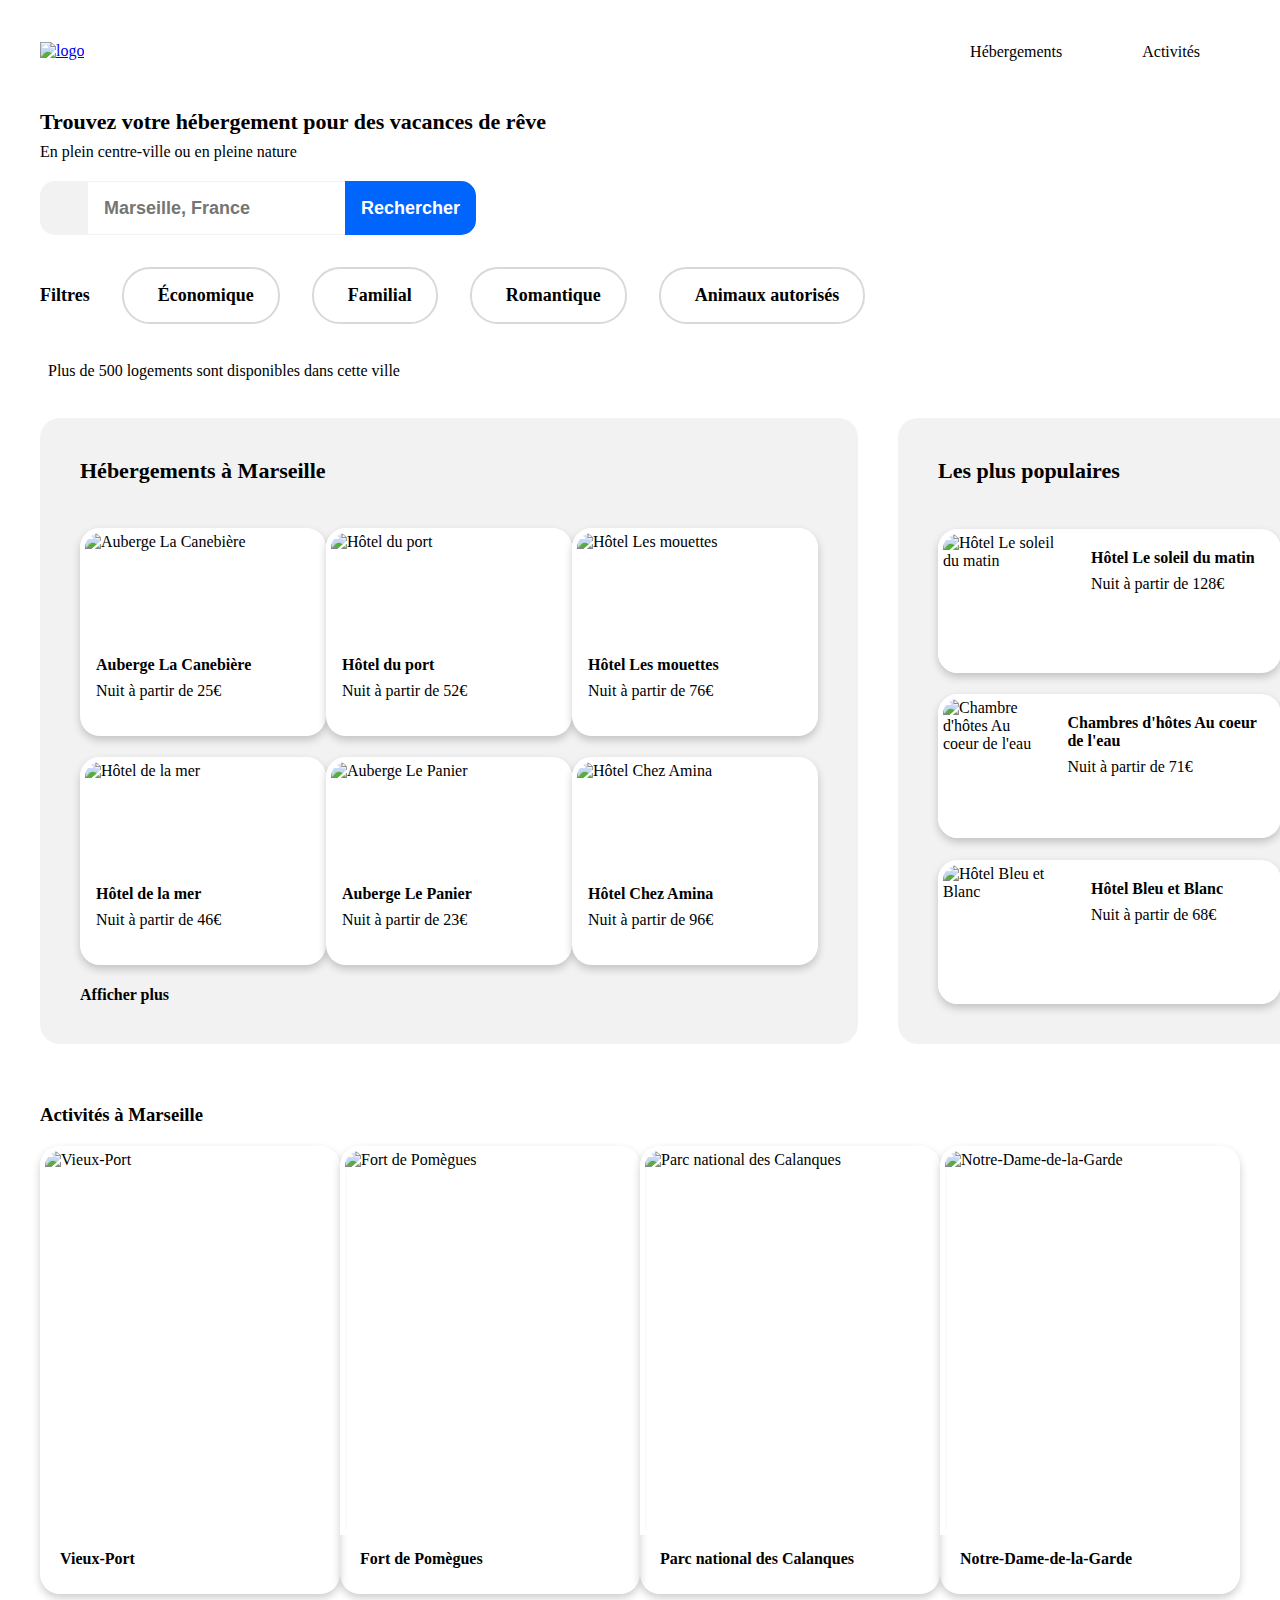
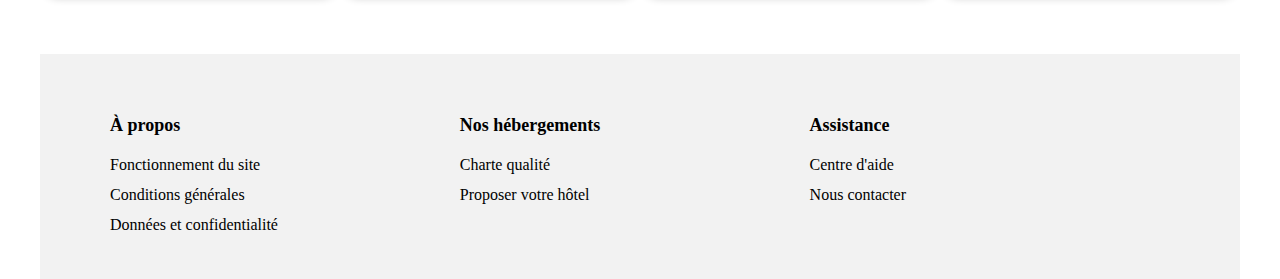
==== www/index.html @ 5f2f3a5f "correct margin into title footer" ====
<!DOCTYPE html>
<html lang="fr">
<head>
    <meta charset="UTF-8">
    <meta http-equiv="X-UA-Compatible" content="IE=edge">
    <meta name="viewport" content="width=device-width, initial-scale=1.0">
    <script src="https://kit.fontawesome.com/cc75d89bda.js" crossorigin="anonymous"></script>
    <link href="style.css" rel="stylesheet">
    <title>Booki</title>
</head>
<body>
    <main class="main">
        <header class="header">
            <a href="index.html"><img class="logo" src="images/logo/Booki.png" alt="logo"></a>
            <nav class="nav-container">
                <ul class="nav-ul">
                    <li>Hébergements</li>
                    <li>Activités</li>
                </ul>
            </nav>
        </header>
        <section>
            <h1>Trouvez votre hébergement pour des vacances de rêve</h1>
            <p>En plein centre-ville ou en pleine nature<e</p>
        </section>
        <form class="search-container">
           <i class="fa-solid fa-location-dot custom-location-icon"></i>
            <input class="search-input" type="text" autocomplete="off" placeholder="Marseille, France">
            <input class="search-submit" type="submit" value="Rechercher">
        </form>
        <ul class="filter-container">
            <li>Filtres</li>
            <li class="filter"><i class="fa-solid fa-money-bill-wave"></i>Économique</li>
            <li class="filter"><i class="fa-solid fa-person"></i>Familial</li>
            <li class="filter"><i class="fa-solid fa-heart"></i>Romantique</li>
            <li class="filter"><i class="fa-solid fa-dog"></i>Animaux autorisés</li>
        </ul>
        <div class="info"><i class="fa-solid fa-circle-info"></i>Plus de 500 logements sont disponibles dans cette ville</div>

        <div class="hospitality-popularity-container">
            <div class="hospitality-container">
                <div class="all-card-container">
                    <h2>Hébergements à Marseille</h2>
                    <div class="card-row">
                        <a class="link-card" href="#">
                            <article class="card-horizontal-container">
                                <img class="img-card-horizontal" src="images/hebergements/4_small/marcus-loke-unsplash.jpg" alt="Auberge La Canebière">
                                <section class="title-price-card">
                                    <h4>Auberge La Canebière</h4>
                                    <p>Nuit à partir de 25€</p>
                                </section>
                                <div class="star-notation-container">
                                    <i class="fa-solid fa-star"></i>
                                    <i class="fa-solid fa-star"></i>
                                    <i class="fa-solid fa-star"></i>
                                    <i class="fa-solid fa-star"></i>
                                    <i class="fa-solid fa-star"></i>
                                </div>
                            </article>
                        </a>
                        <a class="link-card" href="#">
                            <article class="card-horizontal-container">
                                <img class="img-card-horizontal" src="images/hebergements/4_small/fred-kleber-unsplash.jpg" alt="Hôtel du port">
                                <section class="title-price-card">
                                    <h4>Hôtel du port</h4>
                                    <p>Nuit à partir de 52€</p>
                                </section>
                                <div class="star-notation-container">
                                    <i class="fa-solid fa-star"></i>
                                    <i class="fa-solid fa-star"></i>
                                    <i class="fa-solid fa-star"></i>
                                    <i class="fa-solid fa-star"></i>
                                    <i class="fa-solid fa-star"></i>
                                </div>
                            </article>
                        </a>
                        <a class="link-card" href="#">
                            <article class="card-horizontal-container">
                                <img class="img-card-horizontal" src="images/hebergements/4_small/reisetopia-unsplash.jpg" alt="Hôtel Les mouettes">
                                <section class="title-price-card">
                                    <h4>Hôtel Les mouettes</h4>
                                    <p>Nuit à partir de 76€</p>
                                </section>
                                <div class="star-notation-container">
                                    <i class="fa-solid fa-star"></i>
                                    <i class="fa-solid fa-star"></i>
                                    <i class="fa-solid fa-star"></i>
                                    <i class="fa-solid fa-star"></i>
                                    <i class="fa-solid fa-star"></i>
                                </div>
                            </article>
                        </a>
                    </div>
                    <div class="card-row">
                        <a class="link-card" href="#">
                            <article class="card-horizontal-container">
                                <img class="img-card-horizontal" src="images/hebergements/4_small/annie-spratt-unsplash.jpg" alt="Hôtel de la mer">
                                <section class="title-price-card">
                                    <h4>Hôtel de la mer</h4>
                                    <p>Nuit à partir de 46€</p>
                                </section>
                                <div class="star-notation-container">
                                    <i class="fa-solid fa-star"></i>
                                    <i class="fa-solid fa-star"></i>
                                    <i class="fa-solid fa-star"></i>
                                    <i class="fa-solid fa-star"></i>
                                    <i class="fa-solid fa-star"></i>
                                </div>
                            </article>
                        </a>
                        <a class="link-card" href="#">
                            <article class="card-horizontal-container">
                                <img class="img-card-horizontal" src="images/hebergements/4_small/nicate-lee-unsplash.jpg" alt="Auberge Le Panier">
                                <section class="title-price-card">
                                    <h4>Auberge Le Panier</h4>
                                    <p>Nuit à partir de 23€</p>
                                </section>
                                <div class="star-notation-container">
                                    <i class="fa-solid fa-star"></i>
                                    <i class="fa-solid fa-star"></i>
                                    <i class="fa-solid fa-star"></i>
                                    <i class="fa-solid fa-star"></i>
                                    <i class="fa-solid fa-star"></i>
                                </div>
                            </article>
                        </a>
                        <a class="link-card" href="#">
                            <article class="card-horizontal-container">
                                <img class="img-card-horizontal" src="images/hebergements/4_small/febrian-zakaria-unsplash.jpg" alt="Hôtel Chez Amina">
                                <section class="title-price-card">
                                    <h4>Hôtel Chez Amina</h4>
                                    <p>Nuit à partir de 96€</p>
                                </section>
                                <div class="star-notation-container">
                                    <i class="fa-solid fa-star"></i>
                                    <i class="fa-solid fa-star"></i>
                                    <i class="fa-solid fa-star"></i>
                                    <i class="fa-solid fa-star"></i>
                                    <i class="fa-solid fa-star"></i>
                                </div>
                            </article>
                        </a>
                    </div>
                    <a href="#" class="link-card"><b>Afficher plus</b></a>
                </div>

            </div>
            <div class="popularity-container">
                <div class="all-card-container">
                    <div class="title-icon-card-container">
                        <h2>Les plus populaires</h2>
                        <i class="fa-solid fa-chart-line"></i>
                    </div>
                    <a class="link-card" href="#">
                        <article class="card-vertical-container">
                            <img class="img-card-vertical" src="images/hebergements/4_small/emile-guillemot-Bj-unsplash.jpg" alt="Hôtel Le soleil du matin">
                            <div class="title-price-star-container">
                                <section class="title-price-card">
                                    <h4>Hôtel Le soleil du matin</h4>
                                    <p>Nuit à partir de 128€</p>
                                </section>
                                <div class="star-notation-container">
                                    <i class="fa-solid fa-star"></i>
                                    <i class="fa-solid fa-star"></i>
                                    <i class="fa-solid fa-star"></i>
                                    <i class="fa-solid fa-star"></i>
                                    <i class="fa-solid fa-star"></i>
                                </div>
                            </div>
                        </article>
                    </a>
                    <a class="link-card" href="#">
                        <article class="card-vertical-container">
                            <img class="img-card-vertical" src="images/hebergements/4_small/aw-creative-unsplash.jpg" alt="Chambre d'hôtes Au coeur de l'eau">
                            <div class="title-price-star-container">
                                <section class="title-price-card">
                                    <h4>Chambres d'hôtes Au coeur de l'eau</h4>
                                    <p>Nuit à partir de 71€</p>
                                </section>
                                <div class="star-notation-container">
                                    <i class="fa-solid fa-star"></i>
                                    <i class="fa-solid fa-star"></i>
                                    <i class="fa-solid fa-star"></i>
                                    <i class="fa-solid fa-star"></i>
                                    <i class="fa-solid fa-star"></i>
                                </div>
                            </div>
                        </article>
                    </a>
                    <a class="link-card" href="#">
                        <article class="card-vertical-container">
                            <img class="img-card-vertical" src="images/hebergements/4_small/febrian-zakari-2-unsplash.jpg" alt="Hôtel Bleu et Blanc">
                            <div class="title-price-star-container">
                                <section class="title-price-card">
                                    <h4>Hôtel Bleu et Blanc</h4>
                                    <p>Nuit à partir de 68€</p>
                                </section>
                                <div class="star-notation-container">
                                    <i class="fa-solid fa-star"></i>
                                    <i class="fa-solid fa-star"></i>
                                    <i class="fa-solid fa-star"></i>
                                    <i class="fa-solid fa-star"></i>
                                    <i class="fa-solid fa-star"></i>
                                </div>
                            </div>
                        </article>
                    </a>
                </div>
            </div>
        </div>
        <h3>Activités à Marseille</h3>
        <div class="card-row">
            <article class="activities-container">
                <img class="img-activity" src="images/activites/3_medium/reno-laithienne-unsplash.jpg" alt="Vieux-Port">
                <h4 class="subtitle-activities-card">Vieux-Port</h4>
            </article>
            <article class="activities-container">
                <img class="img-activity" src="images/activites/3_medium/paul-hermann-unsplash.jpg" alt="Fort de Pomègues">
                <h4 class="subtitle-activities-card">Fort de Pomègues</h4>
            </article>
            <article class="activities-container">
                <img class="img-activity" src="images/activites/3_medium/kilyan-sockalingum-unsplash.jpg" alt="Parc national des Calanques">
                <h4 class="subtitle-activities-card">Parc national des Calanques</h4>
            </article>
            <article class="activities-container">
                <img class="img-activity" src="images/activites/3_medium/florian-wehde-unsplash.jpg" alt="Notre-Dame-de-la-Garde">
                <h4 class="subtitle-activities-card">Notre-Dame-de-la-Garde</h4>
            </article>
        </div>
        <footer class="footer">
            <ul class="footer-section">
                <li>À propos</li>
                <li>Fonctionnement du site</li>
                <li>Conditions générales</li>
                <li>Données et confidentialité</li>
            </ul>
            <ul class="footer-section">
                <li>Nos hébergements</li>
                <li>Charte qualité</li>
                <li>Proposer votre hôtel</li>
            </ul>
            <ul class="footer-section">
                <li>Assistance</li>
                <li>Centre d'aide</li>
                <li>Nous contacter</li>
            </ul>
        </footer>
    </main>
</body>
</html>
---- www/style.css ----
@font-face {
    font-family: raleway;
    src: url(font/Raleway/Raleway-VariableFont_wght.ttf);
}

@font-face {
    font-family: raleway;
    src: url(font/Raleway/Raleway-Italic-VariableFont_wght.ttf);
    font-style: italic;
}

* {
    box-sizing: border-box;
}

body {
    margin: 0;
}

.main {
    font-family: raleway;
    max-width: 1440px;
    margin: 0 auto;
    font-size: 16px;
    font-weight: 400;
    padding: 0 40px;
}

.header {
    display: flex;
    justify-content: space-between;
    align-items: center;
}

.logo {
    width: 61px;
}

.nav-ul {
    display: flex;
    justify-content: space-between;
    margin: 0;
    list-style-type: none;
}

.nav-ul li {
    padding: 40px;
    border-top-style: solid;
    border-top-color: white;
    transition: border 0.3s, color 0.3s;
}

.nav-ul li:hover {
    color: #0065FC;
    cursor: pointer;
    border-top-style: solid;
    border-top-color: #0065FC;
}

h1 {
    font-size: 22px;
    font-weight: 700;
    margin: 8px 0;
}

h2 {
    font-size: 22px;
    font-weight: 700;
    margin: 0 0 23px 0;
}

h3 {
    margin: 60px 0 20px 0;
}

h4 {
    margin: 4px 0;
    font-weight: 7OO;
}

p {
    margin: 8px 0;
}

.search-container {
    margin: 20px 0 32px 0;
    display: flex;
}

.search-input {
    height: 54px;
    color: black;
    font-size: 18px;
    font-weight: 700;
    border-left-style: none;
    border-right-style: none;
    border-top: 1px solid #F2F2F2;
    border-bottom: 1px solid #F2F2F2;
    box-sizing: border-box;
    padding: 0 0 0 16px;
}

.custom-location-icon {
    background-color: #F2F2F2;
    width: 48px;
    display: flex;
    justify-content: center;
    align-items: center;
    border-radius: 15px 0 0 15px;
}

.search-submit {
    background-color: #0065FC;
    color: white;
    font-weight: 700;
    font-size: 18px;
    text-align: center;
    border: none;
    border-radius: 0 15px 15px 0;
    cursor: pointer;
    padding: 14px 16px;
}

.filter-container {
    display: flex;
    flex-wrap: wrap;
    align-items: center;
    list-style-type: none;
    font-weight: 700;
    font-size: 18px;
    text-align: center;
    padding: 0;
}

.filter {
    margin-left: 32px;
    padding: 16px 24px;
    border-style: solid;
    border-color: #D9D9D9;
    border-width: 2px;
    border-radius: 28px;
}

.filter:hover {
    background-color: #DEEBFF;
    cursor: pointer;
}

.filter-container li i {
    color: #0065FC;
    margin-right: 10px;
}

.info {
    margin: 38px 0;
}

.info i {
    color: #0065FC;
    margin-right: 8px;
}

.link-card {
    text-decoration: none;
    color: black;
}

.card-horizontal-container {
    display: flex;
    flex-direction: column;
    width: 246px;
    height: 208px;
    background-color: #ffffff;
    border-radius: 20px;
    box-shadow: 0 4px 8px 0 rgba(0, 0, 0, 0.2);
    transition: 0.3s;
}

.card-horizontal-container:hover {
    box-shadow: 0 8px 16px 0 rgba(0, 0, 0, 0.2);
    cursor: pointer;
}

.img-card-horizontal {
    width: 100%;
    height: 124px;
    border: 5px solid #FFFFFF;
    border-radius: 20px 20px 0 0;
    box-sizing: border-box;
    object-fit: cover;
}

.title-price-card {
    margin-left: 16px;
}

.star-notation-container {
    display: flex;
    margin-left: 16px;
    align-items: center;
}

.star-notation-container i {
    font-size: 12px;
    margin-right: 2px;
    color: #0065FC;
}

.star-notation-container i:last-child {
    color: #F2F2F2;
}

.card-vertical-container {
    display: flex;
    background-color: #ffffff;
    height: 144px;
    width: 343px;
    border-radius: 20px;
    box-shadow: 0 4px 8px 0 rgba(0, 0, 0, 0.2);
    transition: 0.3s;
}

.card-vertical-container:hover {
    box-shadow: 0 8px 16px 0 rgba(0, 0, 0, 0.2);
    cursor: pointer;
}

.img-card-vertical {
    height: 100%;
    width: 137px;
    object-fit: cover;
    border: 5px solid #FFFFFF;
    border-radius: 20px 0 0 20px;
}

.title-price-star-container {
    display: flex;
    flex-direction: column;
    justify-content: space-between;
    margin: 16px 16px 12px 0;
}

.hospitality-popularity-container {
    display: flex;
    height: 626px;
}

.hospitality-container {
    background-color: #F2F2F2;
    border-radius: 20px;
    flex: 2;
    margin-right: 20px;
    padding: 40px;
}

.popularity-container {
    background-color: #F2F2F2;
    border-radius: 20px;
    flex: 1;
    margin-left: 20px;
    padding: 40px;
}

.title-icon-card-container {
    display: flex;
    justify-content: space-between;
}

.title-icon-card-container i {
    color: #0065FC;
}

.all-card-container {
    display: flex;
    flex-direction: column;
    flex-wrap: wrap;
    justify-content: space-between;
    height: 100%;
}

.card-row {
    display: flex;
    justify-content: space-between;
}

.activities-container {
    display: flex;
    flex-direction: column;
    height: 448px;
    width: 302px;
    border-radius: 20px;
    box-shadow: 0 4px 8px 0 rgba(0, 0, 0, 0.2);
    transition: 0.3s;
}

.activities-container:hover {
    box-shadow: 0 8px 16px 0 rgba(0, 0, 0, 0.2);
    cursor: pointer;
}

.img-activity {
    width: 100%;
    height: 389px;
    object-fit: cover;
    border: 5px solid #FFFFFF;
    border-radius: 20px 20px 0 0;
}

.subtitle-activities-card {
    margin: 15px 20px 20px 20px;
}

.footer {
    background-color: #F2F2F2;
    height: 225px;
    margin-top: 60px;
    display: flex;
    padding: 45px 70px;
}

.footer-section {
    list-style-type: none;
    padding: 0;
    flex-basis: 33%;
}

.footer-section li:first-child {
    margin-bottom: 20px;
    font-weight: 700;
    font-size: 18px;
}

.footer-section li {
    margin-bottom: 12px;
}

.title-footer-section {
    margin-bottom: 20px;
    font-weight: 700;
    font-size: 18px;
}
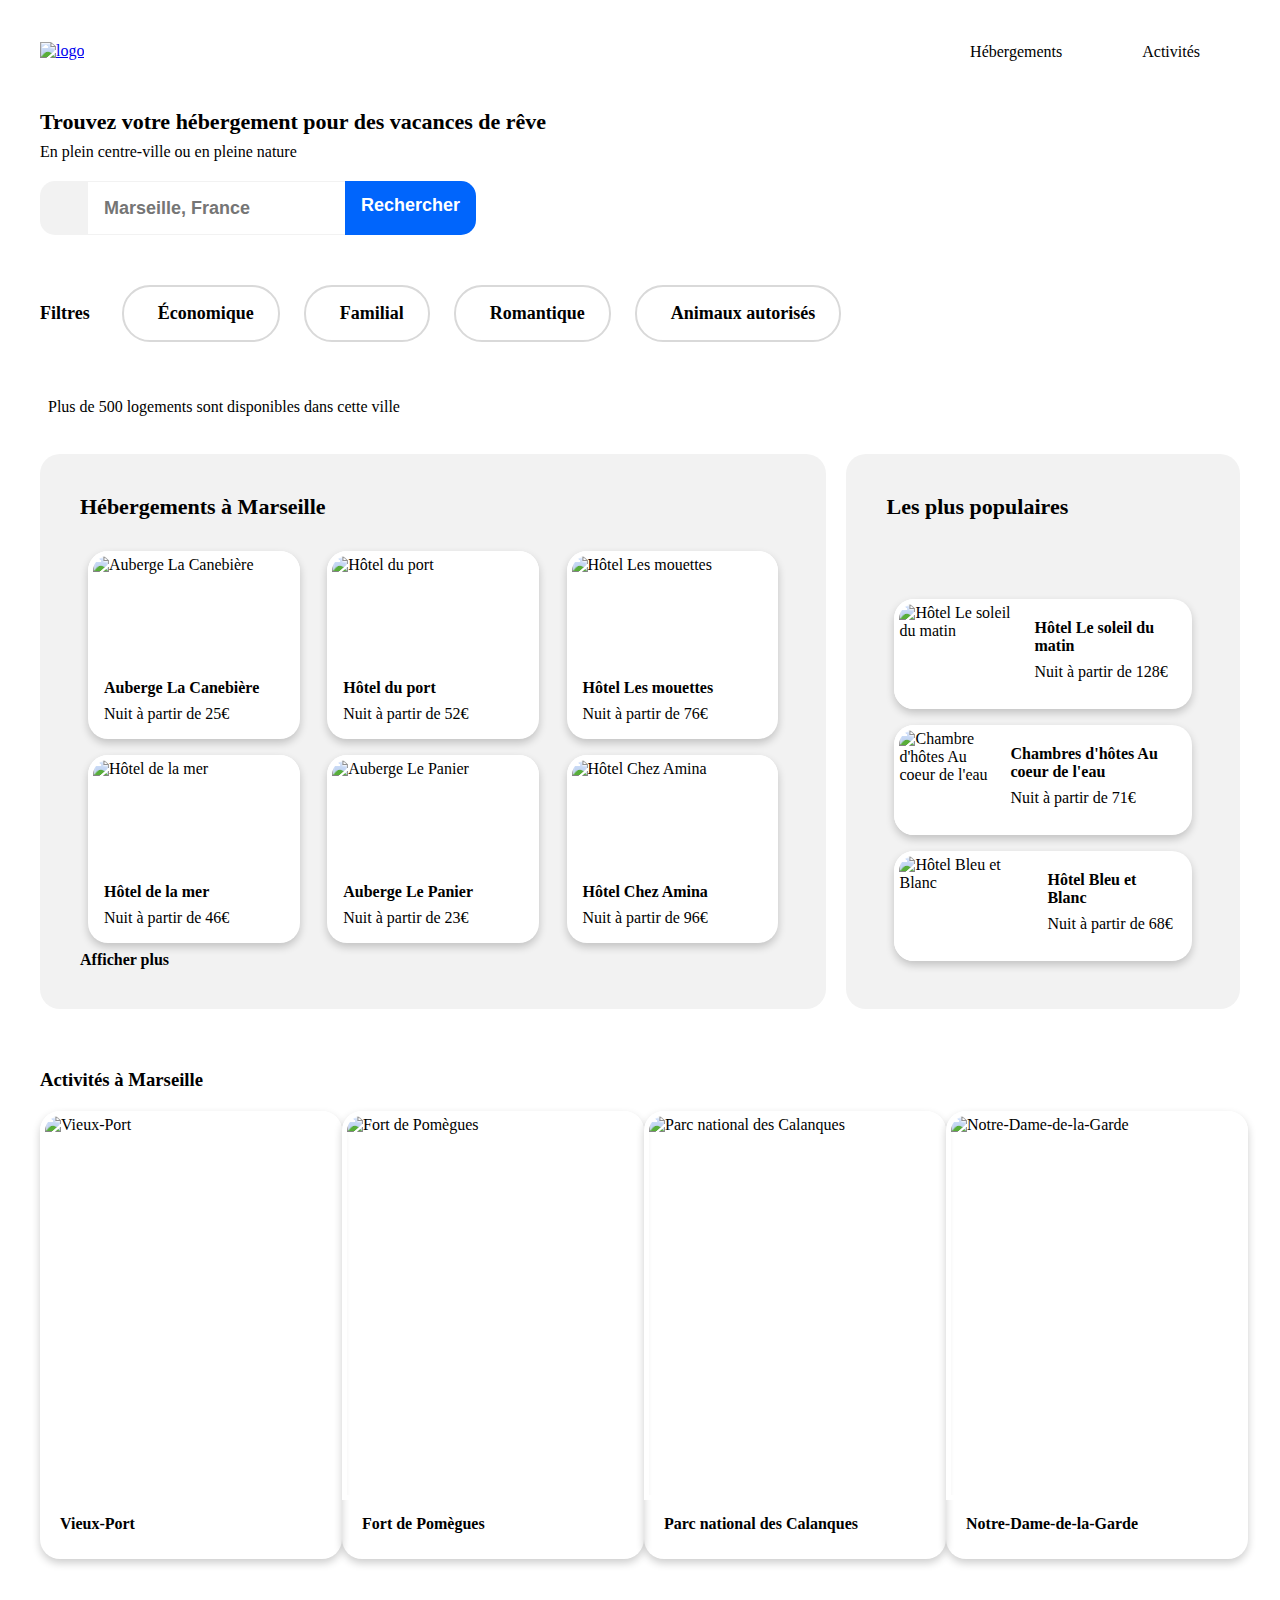
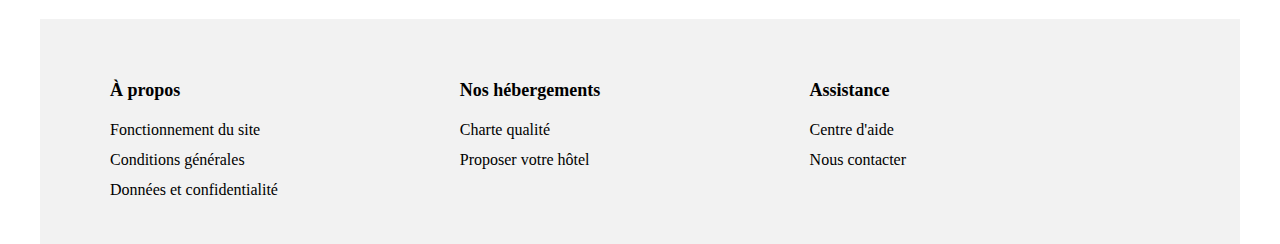
==== commit 36a2ad6c: "responsive of cards container for all screen OK" ====
--- a/www/index.html
+++ b/www/index.html
@@ -14,146 +14,140 @@
             <a href="index.html"><img class="logo" src="images/logo/Booki.png" alt="logo"></a>
             <nav class="nav-container">
                 <ul class="nav-ul">
-                    <li>Hébergements</li>
-                    <li>Activités</li>
+                    <a class="basic-link" href="#anchor-hospitality"><li>Hébergements</li></a>
+                    <a class="basic-link" href="#anchor-activity"><li>Activités</li></a>
                 </ul>
             </nav>
         </header>
         <section>
             <h1>Trouvez votre hébergement pour des vacances de rêve</h1>
-            <p>En plein centre-ville ou en pleine nature<e</p>
+            <p>En plein centre-ville ou en pleine nature</p>
         </section>
         <form class="search-container">
            <i class="fa-solid fa-location-dot custom-location-icon"></i>
             <input class="search-input" type="text" autocomplete="off" placeholder="Marseille, France">
-            <input class="search-submit" type="submit" value="Rechercher">
+            <button class="search-submit desktop" type="submit">Rechercher</button>
+            <button class="search-submit mobile" type="submit"><i class="fa-solid fa-magnifying-glass"></i></button>
         </form>
-        <ul class="filter-container">
-            <li>Filtres</li>
-            <li class="filter"><i class="fa-solid fa-money-bill-wave"></i>Économique</li>
-            <li class="filter"><i class="fa-solid fa-person"></i>Familial</li>
-            <li class="filter"><i class="fa-solid fa-heart"></i>Romantique</li>
-            <li class="filter"><i class="fa-solid fa-dog"></i>Animaux autorisés</li>
-        </ul>
+        <div class="all-title-filter-container">
+            <b>Filtres</b>
+            <div class="all-filter-container">
+                <ul class="filter-container">
+                    <li class="filter"><i class="fa-solid fa-money-bill-wave"></i>Économique</li>
+                    <li class="filter"><i class="fa-solid fa-person"></i>Familial</li>
+                </ul>
+                <ul class="filter-container">
+                    <li class="filter"><i class="fa-solid fa-heart"></i>Romantique</li>
+                    <li class="filter"><i class="fa-solid fa-dog"></i>Animaux autorisés</li>
+                </ul>
+            </div>
+        </div>
         <div class="info"><i class="fa-solid fa-circle-info"></i>Plus de 500 logements sont disponibles dans cette ville</div>
 
         <div class="hospitality-popularity-container">
-            <div class="hospitality-container">
-                <div class="all-card-container">
+            <div id="anchor-hospitality" class="hospitality-container">
+                <div class="card-title-container">
                     <h2>Hébergements à Marseille</h2>
                     <div class="card-row">
-                        <a class="link-card" href="#">
-                            <article class="card-horizontal-container">
-                                <img class="img-card-horizontal" src="images/hebergements/4_small/marcus-loke-unsplash.jpg" alt="Auberge La Canebière">
-                                <section class="title-price-card">
-                                    <h4>Auberge La Canebière</h4>
-                                    <p>Nuit à partir de 25€</p>
-                                </section>
-                                <div class="star-notation-container">
-                                    <i class="fa-solid fa-star"></i>
-                                    <i class="fa-solid fa-star"></i>
-                                    <i class="fa-solid fa-star"></i>
-                                    <i class="fa-solid fa-star"></i>
-                                    <i class="fa-solid fa-star"></i>
-                                </div>
-                            </article>
-                        </a>
-                        <a class="link-card" href="#">
-                            <article class="card-horizontal-container">
-                                <img class="img-card-horizontal" src="images/hebergements/4_small/fred-kleber-unsplash.jpg" alt="Hôtel du port">
-                                <section class="title-price-card">
-                                    <h4>Hôtel du port</h4>
-                                    <p>Nuit à partir de 52€</p>
-                                </section>
-                                <div class="star-notation-container">
-                                    <i class="fa-solid fa-star"></i>
-                                    <i class="fa-solid fa-star"></i>
-                                    <i class="fa-solid fa-star"></i>
-                                    <i class="fa-solid fa-star"></i>
-                                    <i class="fa-solid fa-star"></i>
-                                </div>
-                            </article>
-                        </a>
-                        <a class="link-card" href="#">
-                            <article class="card-horizontal-container">
-                                <img class="img-card-horizontal" src="images/hebergements/4_small/reisetopia-unsplash.jpg" alt="Hôtel Les mouettes">
-                                <section class="title-price-card">
-                                    <h4>Hôtel Les mouettes</h4>
-                                    <p>Nuit à partir de 76€</p>
-                                </section>
-                                <div class="star-notation-container">
-                                    <i class="fa-solid fa-star"></i>
-                                    <i class="fa-solid fa-star"></i>
-                                    <i class="fa-solid fa-star"></i>
-                                    <i class="fa-solid fa-star"></i>
-                                    <i class="fa-solid fa-star"></i>
-                                </div>
-                            </article>
+                        <a class="card-vertical-container" href="#">
+                            <img class="img-card-vertical" src="images/hebergements/4_small/marcus-loke-unsplash.jpg" alt="Auberge La Canebière">
+                            <section class="title-price-card">
+                                <h4>Auberge La Canebière</h4>
+                                <p>Nuit à partir de 25€</p>
+                            </section>
+                            <div class="star-notation-container">
+                                <i class="fa-solid fa-star"></i>
+                                <i class="fa-solid fa-star"></i>
+                                <i class="fa-solid fa-star"></i>
+                                <i class="fa-solid fa-star"></i>
+                                <i class="fa-solid fa-star"></i>
+                            </div>
+                        </a>
+                        <a class="card-vertical-container" href="#">
+                            <img class="img-card-vertical" src="images/hebergements/4_small/fred-kleber-unsplash.jpg" alt="Hôtel du port">
+                            <section class="title-price-card">
+                                <h4>Hôtel du port</h4>
+                                <p>Nuit à partir de 52€</p>
+                            </section>
+                            <div class="star-notation-container">
+                                <i class="fa-solid fa-star"></i>
+                                <i class="fa-solid fa-star"></i>
+                                <i class="fa-solid fa-star"></i>
+                                <i class="fa-solid fa-star"></i>
+                                <i class="fa-solid fa-star"></i>
+                            </div>
+                        </a>
+                        <a class="card-vertical-container" href="#">
+                            <img class="img-card-vertical" src="images/hebergements/4_small/reisetopia-unsplash.jpg" alt="Hôtel Les mouettes">
+                            <section class="title-price-card">
+                                <h4>Hôtel Les mouettes</h4>
+                                <p>Nuit à partir de 76€</p>
+                            </section>
+                            <div class="star-notation-container">
+                                <i class="fa-solid fa-star"></i>
+                                <i class="fa-solid fa-star"></i>
+                                <i class="fa-solid fa-star"></i>
+                                <i class="fa-solid fa-star"></i>
+                                <i class="fa-solid fa-star"></i>
+                            </div>
                         </a>
                     </div>
                     <div class="card-row">
-                        <a class="link-card" href="#">
-                            <article class="card-horizontal-container">
-                                <img class="img-card-horizontal" src="images/hebergements/4_small/annie-spratt-unsplash.jpg" alt="Hôtel de la mer">
-                                <section class="title-price-card">
-                                    <h4>Hôtel de la mer</h4>
-                                    <p>Nuit à partir de 46€</p>
-                                </section>
-                                <div class="star-notation-container">
-                                    <i class="fa-solid fa-star"></i>
-                                    <i class="fa-solid fa-star"></i>
-                                    <i class="fa-solid fa-star"></i>
-                                    <i class="fa-solid fa-star"></i>
-                                    <i class="fa-solid fa-star"></i>
-                                </div>
-                            </article>
-                        </a>
-                        <a class="link-card" href="#">
-                            <article class="card-horizontal-container">
-                                <img class="img-card-horizontal" src="images/hebergements/4_small/nicate-lee-unsplash.jpg" alt="Auberge Le Panier">
-                                <section class="title-price-card">
-                                    <h4>Auberge Le Panier</h4>
-                                    <p>Nuit à partir de 23€</p>
-                                </section>
-                                <div class="star-notation-container">
-                                    <i class="fa-solid fa-star"></i>
-                                    <i class="fa-solid fa-star"></i>
-                                    <i class="fa-solid fa-star"></i>
-                                    <i class="fa-solid fa-star"></i>
-                                    <i class="fa-solid fa-star"></i>
-                                </div>
-                            </article>
-                        </a>
-                        <a class="link-card" href="#">
-                            <article class="card-horizontal-container">
-                                <img class="img-card-horizontal" src="images/hebergements/4_small/febrian-zakaria-unsplash.jpg" alt="Hôtel Chez Amina">
-                                <section class="title-price-card">
-                                    <h4>Hôtel Chez Amina</h4>
-                                    <p>Nuit à partir de 96€</p>
-                                </section>
-                                <div class="star-notation-container">
-                                    <i class="fa-solid fa-star"></i>
-                                    <i class="fa-solid fa-star"></i>
-                                    <i class="fa-solid fa-star"></i>
-                                    <i class="fa-solid fa-star"></i>
-                                    <i class="fa-solid fa-star"></i>
-                                </div>
-                            </article>
-                        </a>
-                    </div>
-                    <a href="#" class="link-card"><b>Afficher plus</b></a>
+                        <a class="card-vertical-container" href="#">
+                            <img class="img-card-vertical" src="images/hebergements/4_small/annie-spratt-unsplash.jpg" alt="Hôtel de la mer">
+                            <section class="title-price-card">
+                                <h4>Hôtel de la mer</h4>
+                                <p>Nuit à partir de 46€</p>
+                            </section>
+                            <div class="star-notation-container">
+                                <i class="fa-solid fa-star"></i>
+                                <i class="fa-solid fa-star"></i>
+                                <i class="fa-solid fa-star"></i>
+                                <i class="fa-solid fa-star"></i>
+                                <i class="fa-solid fa-star"></i>
+                            </div>
+                        </a>
+                        <a class="card-vertical-container" href="#">
+                            <img class="img-card-vertical" src="images/hebergements/4_small/nicate-lee-unsplash.jpg" alt="Auberge Le Panier">
+                            <section class="title-price-card">
+                                <h4>Auberge Le Panier</h4>
+                                <p>Nuit à partir de 23€</p>
+                            </section>
+                            <div class="star-notation-container">
+                                <i class="fa-solid fa-star"></i>
+                                <i class="fa-solid fa-star"></i>
+                                <i class="fa-solid fa-star"></i>
+                                <i class="fa-solid fa-star"></i>
+                                <i class="fa-solid fa-star"></i>
+                            </div>
+                        </a>
+                        <a class="card-vertical-container" href="#">
+                            <img class="img-card-vertical" src="images/hebergements/4_small/febrian-zakaria-unsplash.jpg" alt="Hôtel Chez Amina">
+                            <section class="title-price-card">
+                                <h4>Hôtel Chez Amina</h4>
+                                <p>Nuit à partir de 96€</p>
+                            </section>
+                            <div class="star-notation-container">
+                                <i class="fa-solid fa-star"></i>
+                                <i class="fa-solid fa-star"></i>
+                                <i class="fa-solid fa-star"></i>
+                                <i class="fa-solid fa-star"></i>
+                                <i class="fa-solid fa-star"></i>
+                            </div>
+                        </a>
+                    </div>
+                    <a href="#" class="basic-link desktop"><b>Afficher plus</b></a>
                 </div>
 
             </div>
             <div class="popularity-container">
-                <div class="all-card-container">
                     <div class="title-icon-card-container">
                         <h2>Les plus populaires</h2>
                         <i class="fa-solid fa-chart-line"></i>
                     </div>
-                    <a class="link-card" href="#">
-                        <article class="card-vertical-container">
-                            <img class="img-card-vertical" src="images/hebergements/4_small/emile-guillemot-Bj-unsplash.jpg" alt="Hôtel Le soleil du matin">
+                    <div class="all-card-container">
+                        <a class="card-horizontal-container" href="#">
+                            <img class="img-card-horizontal" src="images/hebergements/4_small/emile-guillemot-Bj-unsplash.jpg" alt="Hôtel Le soleil du matin">
                             <div class="title-price-star-container">
                                 <section class="title-price-card">
                                     <h4>Hôtel Le soleil du matin</h4>
@@ -167,11 +161,9 @@
                                     <i class="fa-solid fa-star"></i>
                                 </div>
                             </div>
-                        </article>
-                    </a>
-                    <a class="link-card" href="#">
-                        <article class="card-vertical-container">
-                            <img class="img-card-vertical" src="images/hebergements/4_small/aw-creative-unsplash.jpg" alt="Chambre d'hôtes Au coeur de l'eau">
+                        </a>
+                        <a class="card-horizontal-container" href="#">
+                            <img class="img-card-horizontal" src="images/hebergements/4_small/aw-creative-unsplash.jpg" alt="Chambre d'hôtes Au coeur de l'eau">
                             <div class="title-price-star-container">
                                 <section class="title-price-card">
                                     <h4>Chambres d'hôtes Au coeur de l'eau</h4>
@@ -185,11 +177,9 @@
                                     <i class="fa-solid fa-star"></i>
                                 </div>
                             </div>
-                        </article>
-                    </a>
-                    <a class="link-card" href="#">
-                        <article class="card-vertical-container">
-                            <img class="img-card-vertical" src="images/hebergements/4_small/febrian-zakari-2-unsplash.jpg" alt="Hôtel Bleu et Blanc">
+                        </a>
+                        <a class="card-horizontal-container" href="#">
+                            <img class="img-card-horizontal" src="images/hebergements/4_small/febrian-zakari-2-unsplash.jpg" alt="Hôtel Bleu et Blanc">
                             <div class="title-price-star-container">
                                 <section class="title-price-card">
                                     <h4>Hôtel Bleu et Blanc</h4>
@@ -203,29 +193,36 @@
                                     <i class="fa-solid fa-star"></i>
                                 </div>
                             </div>
-                        </article>
-                    </a>
-                </div>
+                        </a>
+                    </div>
             </div>
         </div>
-        <h3>Activités à Marseille</h3>
+        <h3 id="anchor-activity">Activités à Marseille</h3>
         <div class="card-row">
-            <article class="activities-container">
-                <img class="img-activity" src="images/activites/3_medium/reno-laithienne-unsplash.jpg" alt="Vieux-Port">
-                <h4 class="subtitle-activities-card">Vieux-Port</h4>
-            </article>
-            <article class="activities-container">
-                <img class="img-activity" src="images/activites/3_medium/paul-hermann-unsplash.jpg" alt="Fort de Pomègues">
-                <h4 class="subtitle-activities-card">Fort de Pomègues</h4>
-            </article>
-            <article class="activities-container">
-                <img class="img-activity" src="images/activites/3_medium/kilyan-sockalingum-unsplash.jpg" alt="Parc national des Calanques">
-                <h4 class="subtitle-activities-card">Parc national des Calanques</h4>
-            </article>
-            <article class="activities-container">
-                <img class="img-activity" src="images/activites/3_medium/florian-wehde-unsplash.jpg" alt="Notre-Dame-de-la-Garde">
-                <h4 class="subtitle-activities-card">Notre-Dame-de-la-Garde</h4>
-            </article>
+            <a href="#" class="basic-link">
+                <article class="activities-container">
+                    <img class="img-activity" src="images/activites/3_medium/reno-laithienne-unsplash.jpg" alt="Vieux-Port">
+                    <h4 class="subtitle-activities-card">Vieux-Port</h4>
+                </article>
+            </a>
+            <a href="#" class="basic-link">
+                <article class="activities-container">
+                    <img class="img-activity" src="images/activites/3_medium/paul-hermann-unsplash.jpg" alt="Fort de Pomègues">
+                    <h4 class="subtitle-activities-card">Fort de Pomègues</h4>
+                </article>
+            </a>
+            <a href="#" class="basic-link">
+                <article class="activities-container">
+                    <img class="img-activity" src="images/activites/3_medium/kilyan-sockalingum-unsplash.jpg" alt="Parc national des Calanques">
+                    <h4 class="subtitle-activities-card">Parc national des Calanques</h4>
+                </article>
+            </a>
+            <a href="#" class="basic-link">
+                <article class="activities-container">
+                    <img class="img-activity" src="images/activites/3_medium/florian-wehde-unsplash.jpg" alt="Notre-Dame-de-la-Garde">
+                    <h4 class="subtitle-activities-card">Notre-Dame-de-la-Garde</h4>
+                </article>
+            </a>
         </div>
         <footer class="footer">
             <ul class="footer-section">
--- a/www/style.css
+++ b/www/style.css
@@ -104,6 +104,7 @@
     background-color: #F2F2F2;
     width: 48px;
     display: flex;
+    flex-shrink: 0;
     justify-content: center;
     align-items: center;
     border-radius: 15px 0 0 15px;
@@ -121,9 +122,31 @@
     padding: 14px 16px;
 }
 
+.mobile {
+    display: none;
+}
+
+.desktop {
+    display: flex;
+}
+
+
+.all-title-filter-container b {
+    font-size: 18px;
+    margin-right: 32px;
+}
+
+.all-title-filter-container {
+    display: flex;
+    align-items: center;
+}
+
+.all-filter-container {
+    display: flex;
+}
+
 .filter-container {
     display: flex;
-    flex-wrap: wrap;
     align-items: center;
     list-style-type: none;
     font-weight: 700;
@@ -133,12 +156,14 @@
 }
 
 .filter {
-    margin-left: 32px;
+    display: flex;
     padding: 16px 24px;
     border-style: solid;
     border-color: #D9D9D9;
     border-width: 2px;
     border-radius: 28px;
+    white-space: nowrap;
+    margin-right: 24px;
 }
 
 .filter:hover {
@@ -160,28 +185,30 @@
     margin-right: 8px;
 }
 
-.link-card {
+.basic-link {
     text-decoration: none;
     color: black;
 }
 
-.card-horizontal-container {
+.card-vertical-container {
     display: flex;
     flex-direction: column;
-    width: 246px;
-    height: 208px;
     background-color: #ffffff;
+    margin: 8px;
     border-radius: 20px;
     box-shadow: 0 4px 8px 0 rgba(0, 0, 0, 0.2);
     transition: 0.3s;
-}
-
-.card-horizontal-container:hover {
+    text-decoration: none;
+    color: black;
+    width: 30%;
+}
+
+.card-vertical-container:hover {
     box-shadow: 0 8px 16px 0 rgba(0, 0, 0, 0.2);
     cursor: pointer;
 }
 
-.img-card-horizontal {
+.img-card-vertical {
     width: 100%;
     height: 124px;
     border: 5px solid #FFFFFF;
@@ -198,6 +225,7 @@
     display: flex;
     margin-left: 16px;
     align-items: center;
+    margin-bottom: 8px;
 }
 
 .star-notation-container i {
@@ -210,24 +238,25 @@
     color: #F2F2F2;
 }
 
-.card-vertical-container {
+.card-horizontal-container {
     display: flex;
     background-color: #ffffff;
-    height: 144px;
-    width: 343px;
     border-radius: 20px;
     box-shadow: 0 4px 8px 0 rgba(0, 0, 0, 0.2);
+    height: 30%;
+    margin: 8px;
     transition: 0.3s;
-}
-
-.card-vertical-container:hover {
+    text-decoration: none;
+    color: black;
+}
+
+.card-horizontal-container:hover {
     box-shadow: 0 8px 16px 0 rgba(0, 0, 0, 0.2);
     cursor: pointer;
 }
 
-.img-card-vertical {
-    height: 100%;
-    width: 137px;
+.img-card-horizontal {
+    width: 140px;
     object-fit: cover;
     border: 5px solid #FFFFFF;
     border-radius: 20px 0 0 20px;
@@ -242,13 +271,12 @@
 
 .hospitality-popularity-container {
     display: flex;
-    height: 626px;
 }
 
 .hospitality-container {
     background-color: #F2F2F2;
     border-radius: 20px;
-    flex: 2;
+    flex: 66%;
     margin-right: 20px;
     padding: 40px;
 }
@@ -256,9 +284,11 @@
 .popularity-container {
     background-color: #F2F2F2;
     border-radius: 20px;
-    flex: 1;
-    margin-left: 20px;
+    flex: 33%;
     padding: 40px;
+    display: flex;
+    flex-direction: column;
+    justify-content: space-between;
 }
 
 .title-icon-card-container {
@@ -270,12 +300,17 @@
     color: #0065FC;
 }
 
+.card-title-container {
+    display: flex;
+    flex-direction: column;
+    justify-content: space-between;
+    height: 100%;
+}
+
 .all-card-container {
     display: flex;
     flex-direction: column;
-    flex-wrap: wrap;
-    justify-content: space-between;
-    height: 100%;
+    justify-content: space-between;
 }
 
 .card-row {
@@ -339,3 +374,184 @@
     font-weight: 700;
     font-size: 18px;
 }
+
+@media screen and (max-width: 992px)
+{
+    h4 {
+        font-size: 14px;
+    }
+
+    .filter {
+        font-size: 14px;
+        padding: 12px 20px;
+        margin-right: 12px;
+    }
+
+    .hospitality-popularity-container {
+        flex-direction: column;
+        height: 957px;
+    }
+
+    .title-price-card p {
+        font-size: 13px;
+    }
+
+    .hospitality-container {
+        margin: 0 0 53px 0;
+        height: 626px;
+        flex: 1 0 auto;
+        min-width: 910px;
+    }
+
+    .card-horizontal-container {
+        margin: 0 16px;
+    }
+
+    .popularity-container {
+        margin: 0;
+        min-width: 910px;
+        height: 278px;
+    }
+
+    .all-card-container {
+        flex-direction: row;
+    }
+
+    .card-vertical-container {
+        width: 252px; 
+    }
+
+    .title-price-star-container {
+        margin: 8px;
+    }
+
+    .title-price-card {
+        margin-left: 10px;
+    }
+
+    .activities-container {
+        width: 182px;
+        height: 267px;
+    }
+
+    .img-activity {
+        height: 211px;
+    }
+
+}
+
+@media screen and (max-width: 768px)
+{
+    .main {
+        padding-top: 21px;
+    }
+
+    .header {
+        flex-direction: column;
+    }
+
+    .nav-ul li {
+        border-bottom-style: solid;
+        border-bottom-color: white;
+        border-top-style: none;
+    }
+
+    .nav-ul li:hover {
+        border-bottom-color: #0065FC;
+        border-bottom-style: solid;
+        border-top-style: none;
+    }
+
+    .all-title-filter-container {
+        flex-direction: column;
+        align-items: baseline;
+    }
+
+    .all-filter-container {
+        display: flex;
+        width: 100%;
+        justify-content: space-around;
+    }
+
+    .filter-container {
+        flex-direction: column;
+        align-items: inherit;
+        margin-bottom: 0;
+    }
+
+    .filter {
+        margin-bottom: 16px;
+    }
+
+    .filter:active {
+        box-shadow: 0 4px 4px rgba(0, 0, 0, 0.2);
+    }
+
+    .hospitality-popularity-container {
+        flex-direction: column-reverse;
+        height: auto;
+    }
+
+    .popularity-container {
+        margin: 0 0 53px 0;
+        min-width: 368px;
+        height: auto;
+        border-radius: 0;
+        width: 100vw;
+        margin-left: -40px;
+    }
+
+    .hospitality-container {
+        margin: 0;
+        margin-left: -40px;
+        width: 100vw;
+        border-radius: 0;
+        height: auto;
+        min-width: 250px;
+        background-color: white;
+    }
+
+    .all-card-container {
+        flex-direction: column;
+        align-items: center;
+    }
+
+    .card-vertical-container {
+        width: 334px;
+    }
+
+    .card-title-container {
+        flex-direction: column;
+    }
+
+    .card-row {
+        flex-direction: column;
+        align-items: center;
+    }
+
+    .card-horizontal-container {
+        width: 335px;
+        margin: 0 0 12px 0;
+    }
+
+    .activities-container {
+        width: 334px;
+        margin: 0 0 24px 0;
+    }
+
+    .footer {
+        height: auto;
+        margin: 56px 0 0 -40px;
+        width: 100vw;
+        flex-direction: column;
+    }
+
+    .desktop {
+        display: none;
+    }
+
+    .mobile {
+        display: flex;
+        align-items: center;
+    }
+}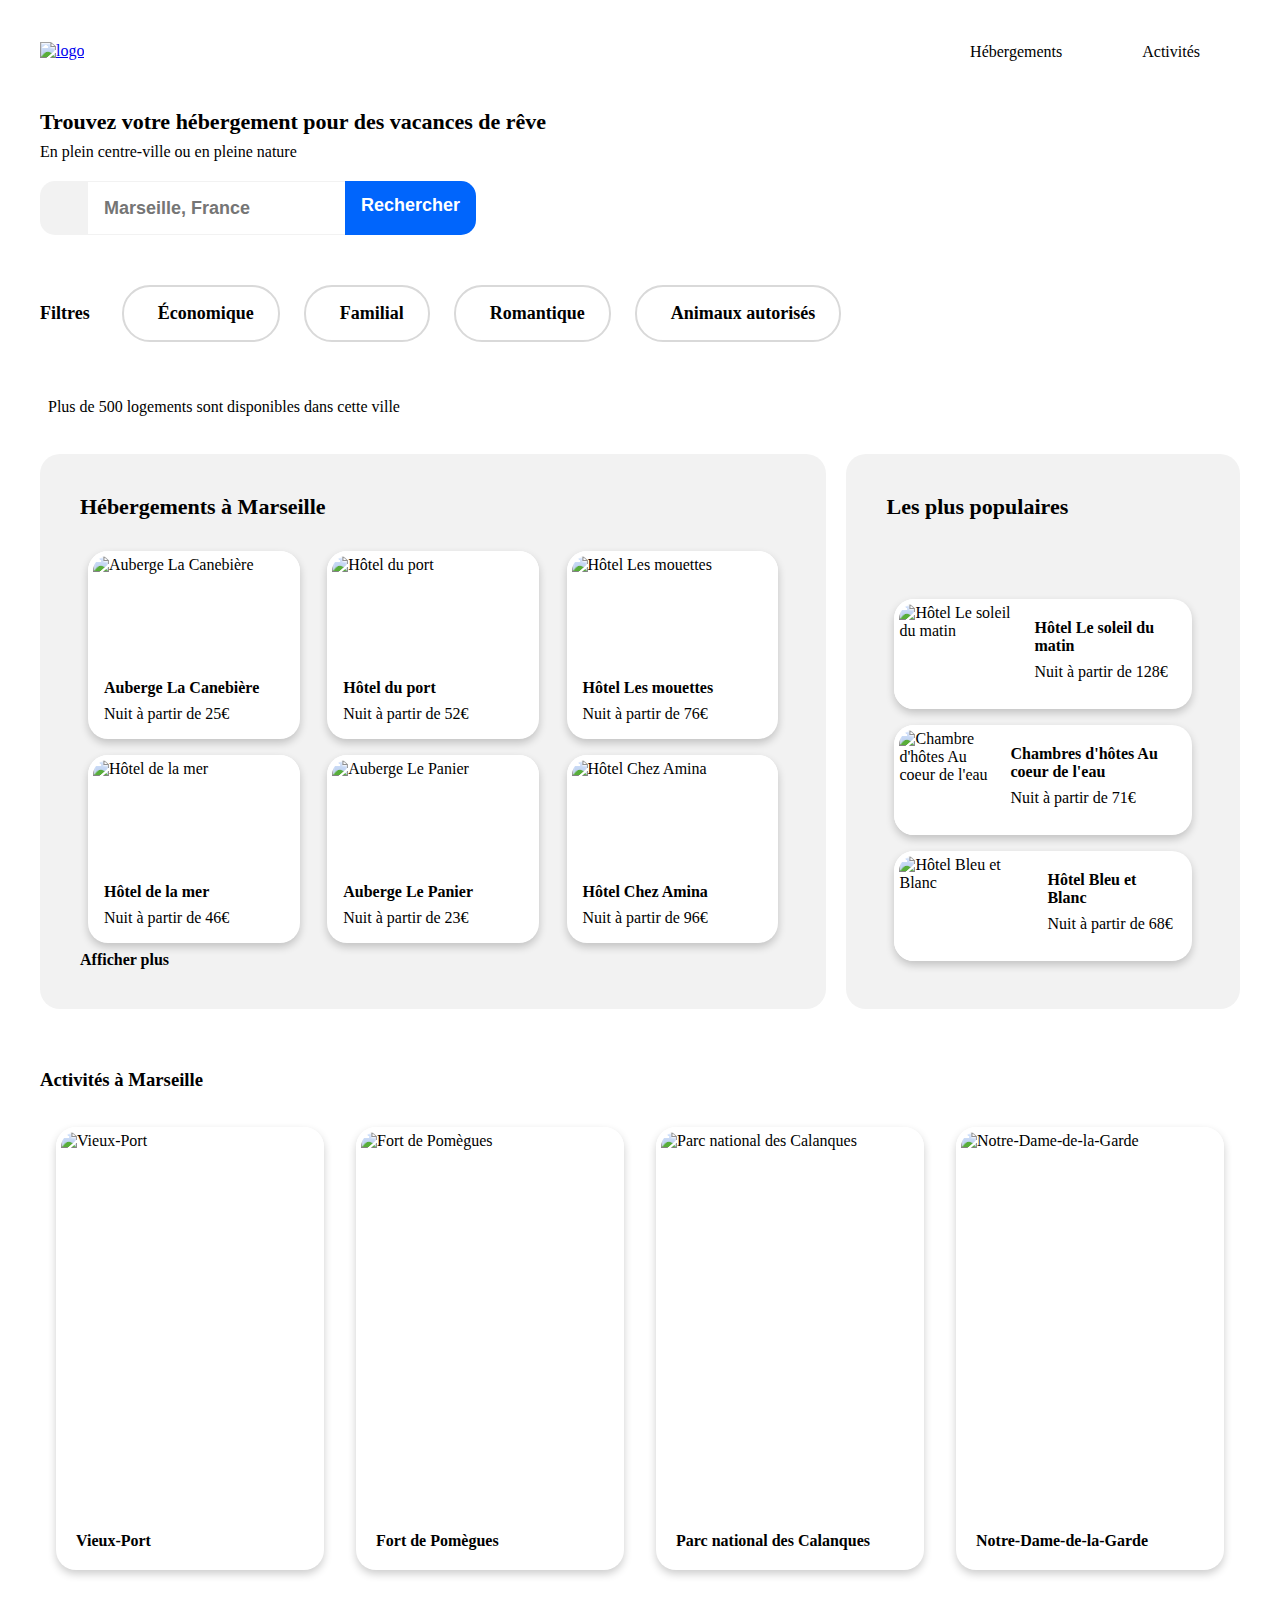
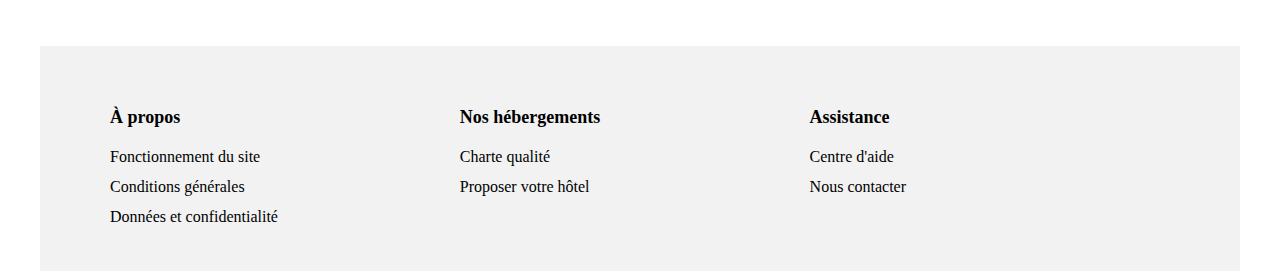
==== commit a265fcb3: "responsive for activities cards OK, and w3 validator OK" ====
--- a/www/index.html
+++ b/www/index.html
@@ -14,8 +14,8 @@
             <a href="index.html"><img class="logo" src="images/logo/Booki.png" alt="logo"></a>
             <nav class="nav-container">
                 <ul class="nav-ul">
-                    <a class="basic-link" href="#anchor-hospitality"><li>Hébergements</li></a>
-                    <a class="basic-link" href="#anchor-activity"><li>Activités</li></a>
+                    <li><a class="basic-link" href="#anchor-hospitality">Hébergements</a></li>
+                   <li> <a class="basic-link" href="#anchor-activity">Activités</a></li>
                 </ul>
             </nav>
         </header>
@@ -45,12 +45,12 @@
         <div class="info"><i class="fa-solid fa-circle-info"></i>Plus de 500 logements sont disponibles dans cette ville</div>
 
         <div class="hospitality-popularity-container">
-            <div id="anchor-hospitality" class="hospitality-container">
+            <article id="anchor-hospitality" class="hospitality-container">
                 <div class="card-title-container">
                     <h2>Hébergements à Marseille</h2>
-                    <div class="card-row">
-                        <a class="card-vertical-container" href="#">
-                            <img class="img-card-vertical" src="images/hebergements/4_small/marcus-loke-unsplash.jpg" alt="Auberge La Canebière">
+                    <div class="card-direction">
+                        <a class="card-vertical-container" href="#">
+                            <img src="images/hebergements/4_small/marcus-loke-unsplash.jpg" alt="Auberge La Canebière">
                             <section class="title-price-card">
                                 <h4>Auberge La Canebière</h4>
                                 <p>Nuit à partir de 25€</p>
@@ -64,7 +64,7 @@
                             </div>
                         </a>
                         <a class="card-vertical-container" href="#">
-                            <img class="img-card-vertical" src="images/hebergements/4_small/fred-kleber-unsplash.jpg" alt="Hôtel du port">
+                            <img src="images/hebergements/4_small/fred-kleber-unsplash.jpg" alt="Hôtel du port">
                             <section class="title-price-card">
                                 <h4>Hôtel du port</h4>
                                 <p>Nuit à partir de 52€</p>
@@ -78,7 +78,7 @@
                             </div>
                         </a>
                         <a class="card-vertical-container" href="#">
-                            <img class="img-card-vertical" src="images/hebergements/4_small/reisetopia-unsplash.jpg" alt="Hôtel Les mouettes">
+                            <img src="images/hebergements/4_small/reisetopia-unsplash.jpg" alt="Hôtel Les mouettes">
                             <section class="title-price-card">
                                 <h4>Hôtel Les mouettes</h4>
                                 <p>Nuit à partir de 76€</p>
@@ -92,9 +92,9 @@
                             </div>
                         </a>
                     </div>
-                    <div class="card-row">
-                        <a class="card-vertical-container" href="#">
-                            <img class="img-card-vertical" src="images/hebergements/4_small/annie-spratt-unsplash.jpg" alt="Hôtel de la mer">
+                    <div class="card-direction">
+                        <a class="card-vertical-container" href="#">
+                            <img src="images/hebergements/4_small/annie-spratt-unsplash.jpg" alt="Hôtel de la mer">
                             <section class="title-price-card">
                                 <h4>Hôtel de la mer</h4>
                                 <p>Nuit à partir de 46€</p>
@@ -108,7 +108,7 @@
                             </div>
                         </a>
                         <a class="card-vertical-container" href="#">
-                            <img class="img-card-vertical" src="images/hebergements/4_small/nicate-lee-unsplash.jpg" alt="Auberge Le Panier">
+                            <img src="images/hebergements/4_small/nicate-lee-unsplash.jpg" alt="Auberge Le Panier">
                             <section class="title-price-card">
                                 <h4>Auberge Le Panier</h4>
                                 <p>Nuit à partir de 23€</p>
@@ -122,7 +122,7 @@
                             </div>
                         </a>
                         <a class="card-vertical-container" href="#">
-                            <img class="img-card-vertical" src="images/hebergements/4_small/febrian-zakaria-unsplash.jpg" alt="Hôtel Chez Amina">
+                            <img src="images/hebergements/4_small/febrian-zakaria-unsplash.jpg" alt="Hôtel Chez Amina">
                             <section class="title-price-card">
                                 <h4>Hôtel Chez Amina</h4>
                                 <p>Nuit à partir de 96€</p>
@@ -139,15 +139,15 @@
                     <a href="#" class="basic-link desktop"><b>Afficher plus</b></a>
                 </div>
 
-            </div>
-            <div class="popularity-container">
+            </article>
+            <article class="popularity-container">
                     <div class="title-icon-card-container">
                         <h2>Les plus populaires</h2>
                         <i class="fa-solid fa-chart-line"></i>
                     </div>
                     <div class="all-card-container">
                         <a class="card-horizontal-container" href="#">
-                            <img class="img-card-horizontal" src="images/hebergements/4_small/emile-guillemot-Bj-unsplash.jpg" alt="Hôtel Le soleil du matin">
+                            <img src="images/hebergements/4_small/emile-guillemot-Bj-unsplash.jpg" alt="Hôtel Le soleil du matin">
                             <div class="title-price-star-container">
                                 <section class="title-price-card">
                                     <h4>Hôtel Le soleil du matin</h4>
@@ -163,7 +163,7 @@
                             </div>
                         </a>
                         <a class="card-horizontal-container" href="#">
-                            <img class="img-card-horizontal" src="images/hebergements/4_small/aw-creative-unsplash.jpg" alt="Chambre d'hôtes Au coeur de l'eau">
+                            <img src="images/hebergements/4_small/aw-creative-unsplash.jpg" alt="Chambre d'hôtes Au coeur de l'eau">
                             <div class="title-price-star-container">
                                 <section class="title-price-card">
                                     <h4>Chambres d'hôtes Au coeur de l'eau</h4>
@@ -179,7 +179,7 @@
                             </div>
                         </a>
                         <a class="card-horizontal-container" href="#">
-                            <img class="img-card-horizontal" src="images/hebergements/4_small/febrian-zakari-2-unsplash.jpg" alt="Hôtel Bleu et Blanc">
+                            <img src="images/hebergements/4_small/febrian-zakari-2-unsplash.jpg" alt="Hôtel Bleu et Blanc">
                             <div class="title-price-star-container">
                                 <section class="title-price-card">
                                     <h4>Hôtel Bleu et Blanc</h4>
@@ -195,36 +195,30 @@
                             </div>
                         </a>
                     </div>
-            </div>
+                </article>
         </div>
-        <h3 id="anchor-activity">Activités à Marseille</h3>
-        <div class="card-row">
-            <a href="#" class="basic-link">
-                <article class="activities-container">
+        <article>
+            <h3 id="anchor-activity">Activités à Marseille</h3>
+            <div class="card-direction">
+                <a href="#" class="activity-card">
                     <img class="img-activity" src="images/activites/3_medium/reno-laithienne-unsplash.jpg" alt="Vieux-Port">
                     <h4 class="subtitle-activities-card">Vieux-Port</h4>
-                </article>
-            </a>
-            <a href="#" class="basic-link">
-                <article class="activities-container">
-                    <img class="img-activity" src="images/activites/3_medium/paul-hermann-unsplash.jpg" alt="Fort de Pomègues">
+                </a>
+                <a href="#" class="activity-card">
+                    <img src="images/activites/3_medium/paul-hermann-unsplash.jpg" alt="Fort de Pomègues">
                     <h4 class="subtitle-activities-card">Fort de Pomègues</h4>
-                </article>
-            </a>
-            <a href="#" class="basic-link">
-                <article class="activities-container">
-                    <img class="img-activity" src="images/activites/3_medium/kilyan-sockalingum-unsplash.jpg" alt="Parc national des Calanques">
+                </a>
+                <a href="#" class="activity-card">
+                    <img src="images/activites/3_medium/kilyan-sockalingum-unsplash.jpg" alt="Parc national des Calanques">
                     <h4 class="subtitle-activities-card">Parc national des Calanques</h4>
-                </article>
-            </a>
-            <a href="#" class="basic-link">
-                <article class="activities-container">
-                    <img class="img-activity" src="images/activites/3_medium/florian-wehde-unsplash.jpg" alt="Notre-Dame-de-la-Garde">
+                </a>
+                <a href="#" class="activity-card">
+                    <img src="images/activites/3_medium/florian-wehde-unsplash.jpg" alt="Notre-Dame-de-la-Garde">
                     <h4 class="subtitle-activities-card">Notre-Dame-de-la-Garde</h4>
-                </article>
-            </a>
-        </div>
-        <footer class="footer">
+                </a>
+            </div>
+        </article>
+        <footer>
             <ul class="footer-section">
                 <li>À propos</li>
                 <li>Fonctionnement du site</li>
--- a/www/style.css
+++ b/www/style.css
@@ -75,7 +75,7 @@
 
 h4 {
     margin: 4px 0;
-    font-weight: 7OO;
+    font-weight: bold;
 }
 
 p {
@@ -208,13 +208,13 @@
     cursor: pointer;
 }
 
-.img-card-vertical {
+.card-vertical-container img {
     width: 100%;
     height: 124px;
     border: 5px solid #FFFFFF;
     border-radius: 20px 20px 0 0;
     box-sizing: border-box;
-    object-fit: cover;
+    object-fit: cover; 
 }
 
 .title-price-card {
@@ -255,7 +255,7 @@
     cursor: pointer;
 }
 
-.img-card-horizontal {
+.card-horizontal-container img {
     width: 140px;
     object-fit: cover;
     border: 5px solid #FFFFFF;
@@ -313,29 +313,31 @@
     justify-content: space-between;
 }
 
-.card-row {
-    display: flex;
-    justify-content: space-between;
-}
-
-.activities-container {
-    display: flex;
-    flex-direction: column;
-    height: 448px;
-    width: 302px;
+.card-direction {
+    display: flex;
+    justify-content: space-between;
+}
+
+.activity-card {
+    display: flex;
+    flex-direction: column;
+    width: 25%;
+    margin: 16px;
     border-radius: 20px;
+    text-decoration: none;
+    color: black;
     box-shadow: 0 4px 8px 0 rgba(0, 0, 0, 0.2);
     transition: 0.3s;
 }
 
-.activities-container:hover {
+.activity-card:hover {
     box-shadow: 0 8px 16px 0 rgba(0, 0, 0, 0.2);
     cursor: pointer;
 }
 
-.img-activity {
+.activity-card img {
     width: 100%;
-    height: 389px;
+    height: 390px;
     object-fit: cover;
     border: 5px solid #FFFFFF;
     border-radius: 20px 20px 0 0;
@@ -345,7 +347,7 @@
     margin: 15px 20px 20px 20px;
 }
 
-.footer {
+footer {
     background-color: #F2F2F2;
     height: 225px;
     margin-top: 60px;
@@ -387,163 +389,12 @@
         margin-right: 12px;
     }
 
-    .hospitality-popularity-container {
-        flex-direction: column;
-        height: 957px;
-    }
-
-    .title-price-card p {
-        font-size: 13px;
-    }
-
-    .hospitality-container {
-        margin: 0 0 53px 0;
-        height: 626px;
-        flex: 1 0 auto;
-        min-width: 910px;
-    }
-
-    .card-horizontal-container {
-        margin: 0 16px;
-    }
-
-    .popularity-container {
-        margin: 0;
-        min-width: 910px;
-        height: 278px;
-    }
-
-    .all-card-container {
-        flex-direction: row;
-    }
-
-    .card-vertical-container {
-        width: 252px; 
-    }
-
-    .title-price-star-container {
-        margin: 8px;
-    }
-
-    .title-price-card {
-        margin-left: 10px;
-    }
-
-    .activities-container {
-        width: 182px;
-        height: 267px;
-    }
-
-    .img-activity {
-        height: 211px;
-    }
-
 }
 
 @media screen and (max-width: 768px)
 {
     .main {
-        padding-top: 21px;
-    }
-
-    .header {
-        flex-direction: column;
-    }
-
-    .nav-ul li {
-        border-bottom-style: solid;
-        border-bottom-color: white;
-        border-top-style: none;
-    }
-
-    .nav-ul li:hover {
-        border-bottom-color: #0065FC;
-        border-bottom-style: solid;
-        border-top-style: none;
-    }
-
-    .all-title-filter-container {
-        flex-direction: column;
-        align-items: baseline;
-    }
-
-    .all-filter-container {
-        display: flex;
-        width: 100%;
-        justify-content: space-around;
-    }
-
-    .filter-container {
-        flex-direction: column;
-        align-items: inherit;
-        margin-bottom: 0;
-    }
-
-    .filter {
-        margin-bottom: 16px;
-    }
-
-    .filter:active {
-        box-shadow: 0 4px 4px rgba(0, 0, 0, 0.2);
-    }
-
-    .hospitality-popularity-container {
-        flex-direction: column-reverse;
-        height: auto;
-    }
-
-    .popularity-container {
-        margin: 0 0 53px 0;
-        min-width: 368px;
-        height: auto;
-        border-radius: 0;
-        width: 100vw;
-        margin-left: -40px;
-    }
-
-    .hospitality-container {
-        margin: 0;
-        margin-left: -40px;
-        width: 100vw;
-        border-radius: 0;
-        height: auto;
-        min-width: 250px;
-        background-color: white;
-    }
-
-    .all-card-container {
-        flex-direction: column;
-        align-items: center;
-    }
-
-    .card-vertical-container {
-        width: 334px;
-    }
-
-    .card-title-container {
-        flex-direction: column;
-    }
-
-    .card-row {
-        flex-direction: column;
-        align-items: center;
-    }
-
-    .card-horizontal-container {
-        width: 335px;
-        margin: 0 0 12px 0;
-    }
-
-    .activities-container {
-        width: 334px;
-        margin: 0 0 24px 0;
-    }
-
-    .footer {
-        height: auto;
-        margin: 56px 0 0 -40px;
-        width: 100vw;
-        flex-direction: column;
+        padding-top: 20px;
     }
 
     .desktop {
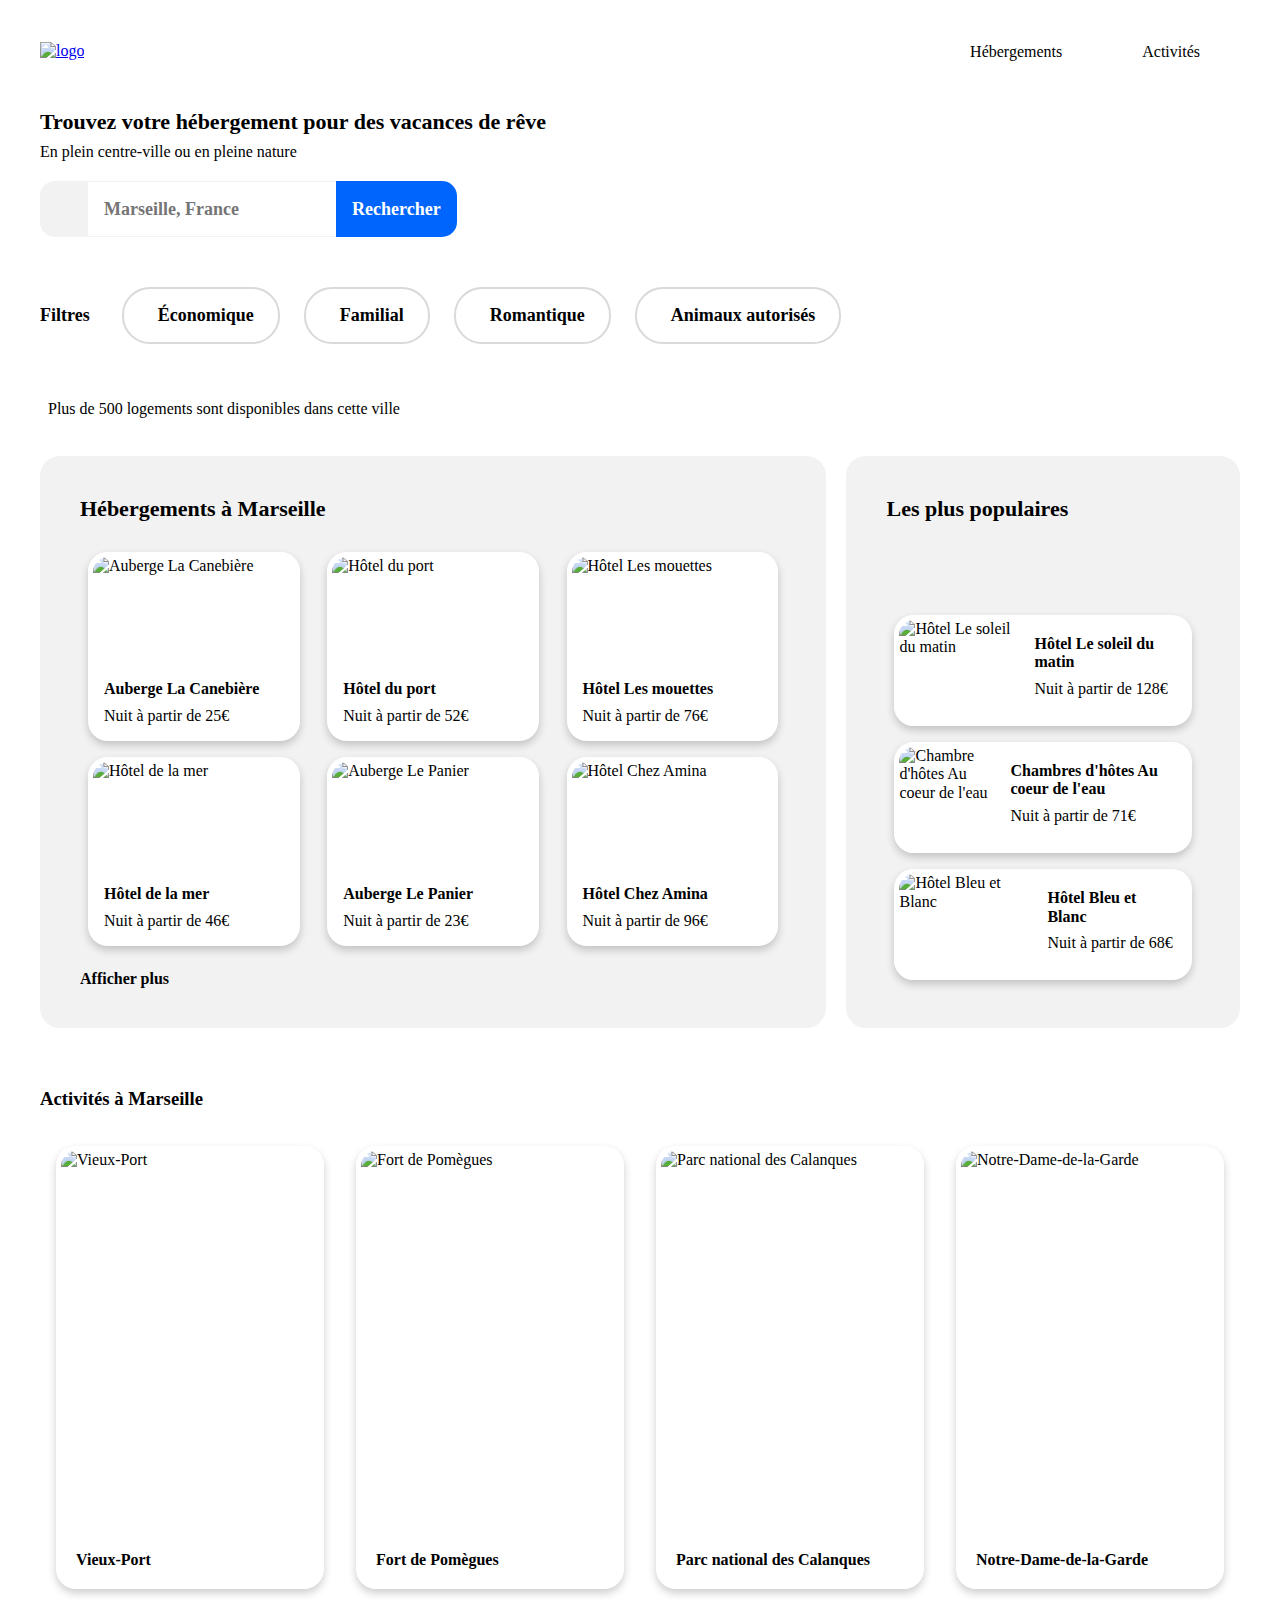
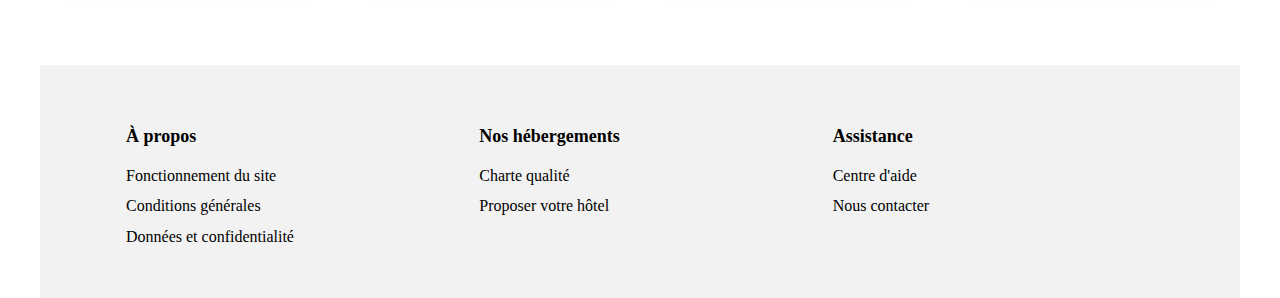
==== commit 4fa31df4: "add css variables, add some comment" ====
--- a/www/index.html
+++ b/www/index.html
@@ -5,33 +5,34 @@
     <meta http-equiv="X-UA-Compatible" content="IE=edge">
     <meta name="viewport" content="width=device-width, initial-scale=1.0">
     <script src="https://kit.fontawesome.com/cc75d89bda.js" crossorigin="anonymous"></script>
+    <link href="normalize.css" rel="stylesheet">
     <link href="style.css" rel="stylesheet">
     <title>Booki</title>
 </head>
 <body>
-    <main class="main">
-        <header class="header">
-            <a href="index.html"><img class="logo" src="images/logo/Booki.png" alt="logo"></a>
-            <nav class="nav-container">
-                <ul class="nav-ul">
-                    <li><a class="basic-link" href="#anchor-hospitality">Hébergements</a></li>
-                   <li> <a class="basic-link" href="#anchor-activity">Activités</a></li>
-                </ul>
-            </nav>
-        </header>
+    <header class="header">
+        <a href="index.html"><img class="logo" src="images/logo/Booki.png" alt="logo"></a>
+        <nav>
+            <ul class="nav-ul">
+                <li><a class="basic-link" href="#anchor-hospitality">Hébergements</a></li>
+                <li> <a class="basic-link" href="#anchor-activity">Activités</a></li>
+            </ul>
+        </nav>
+    </header>
+    <main>
         <section>
             <h1>Trouvez votre hébergement pour des vacances de rêve</h1>
             <p>En plein centre-ville ou en pleine nature</p>
         </section>
         <form class="search-container">
-           <i class="fa-solid fa-location-dot custom-location-icon"></i>
+            <i class="fa-solid fa-location-dot custom-location-icon"></i>
             <input class="search-input" type="text" autocomplete="off" placeholder="Marseille, France">
             <button class="search-submit desktop" type="submit">Rechercher</button>
             <button class="search-submit mobile" type="submit"><i class="fa-solid fa-magnifying-glass"></i></button>
         </form>
-        <div class="all-title-filter-container">
+        <div class="title-filter-container">
             <b>Filtres</b>
-            <div class="all-filter-container">
+            <div>
                 <ul class="filter-container">
                     <li class="filter"><i class="fa-solid fa-money-bill-wave"></i>Économique</li>
                     <li class="filter"><i class="fa-solid fa-person"></i>Familial</li>
@@ -43,8 +44,9 @@
             </div>
         </div>
         <div class="info"><i class="fa-solid fa-circle-info"></i>Plus de 500 logements sont disponibles dans cette ville</div>
-
+        <!--Here start the container for hospitalities and popularities cards-->
         <div class="hospitality-popularity-container">
+            <!--Id to anchor with the nav menu-->
             <article id="anchor-hospitality" class="hospitality-container">
                 <div class="card-title-container">
                     <h2>Hébergements à Marseille</h2>
@@ -136,68 +138,71 @@
                             </div>
                         </a>
                     </div>
-                    <a href="#" class="basic-link desktop"><b>Afficher plus</b></a>
+                    <a href="#" class="basic-link desktop show-more"><b>Afficher plus</b></a>
                 </div>
-
             </article>
+            <!--End of hospitality container-->
             <article class="popularity-container">
-                    <div class="title-icon-card-container">
-                        <h2>Les plus populaires</h2>
-                        <i class="fa-solid fa-chart-line"></i>
-                    </div>
-                    <div class="all-card-container">
-                        <a class="card-horizontal-container" href="#">
-                            <img src="images/hebergements/4_small/emile-guillemot-Bj-unsplash.jpg" alt="Hôtel Le soleil du matin">
-                            <div class="title-price-star-container">
-                                <section class="title-price-card">
-                                    <h4>Hôtel Le soleil du matin</h4>
-                                    <p>Nuit à partir de 128€</p>
-                                </section>
-                                <div class="star-notation-container">
-                                    <i class="fa-solid fa-star"></i>
-                                    <i class="fa-solid fa-star"></i>
-                                    <i class="fa-solid fa-star"></i>
-                                    <i class="fa-solid fa-star"></i>
-                                    <i class="fa-solid fa-star"></i>
-                                </div>
-                            </div>
-                        </a>
-                        <a class="card-horizontal-container" href="#">
-                            <img src="images/hebergements/4_small/aw-creative-unsplash.jpg" alt="Chambre d'hôtes Au coeur de l'eau">
-                            <div class="title-price-star-container">
-                                <section class="title-price-card">
-                                    <h4>Chambres d'hôtes Au coeur de l'eau</h4>
-                                    <p>Nuit à partir de 71€</p>
-                                </section>
-                                <div class="star-notation-container">
-                                    <i class="fa-solid fa-star"></i>
-                                    <i class="fa-solid fa-star"></i>
-                                    <i class="fa-solid fa-star"></i>
-                                    <i class="fa-solid fa-star"></i>
-                                    <i class="fa-solid fa-star"></i>
-                                </div>
-                            </div>
-                        </a>
-                        <a class="card-horizontal-container" href="#">
-                            <img src="images/hebergements/4_small/febrian-zakari-2-unsplash.jpg" alt="Hôtel Bleu et Blanc">
-                            <div class="title-price-star-container">
-                                <section class="title-price-card">
-                                    <h4>Hôtel Bleu et Blanc</h4>
-                                    <p>Nuit à partir de 68€</p>
-                                </section>
-                                <div class="star-notation-container">
-                                    <i class="fa-solid fa-star"></i>
-                                    <i class="fa-solid fa-star"></i>
-                                    <i class="fa-solid fa-star"></i>
-                                    <i class="fa-solid fa-star"></i>
-                                    <i class="fa-solid fa-star"></i>
-                                </div>
-                            </div>
-                        </a>
-                    </div>
-                </article>
+                <div class="title-icon-card-container">
+                    <h2>Les plus populaires</h2>
+                    <i class="fa-solid fa-chart-line"></i>
+                </div>
+                <div class="all-card-container">
+                    <a class="card-horizontal-container" href="#">
+                        <img src="images/hebergements/4_small/emile-guillemot-Bj-unsplash.jpg" alt="Hôtel Le soleil du matin">
+                        <div class="title-price-star-container">
+                            <section class="title-price-card">
+                                <h4>Hôtel Le soleil du matin</h4>
+                                <p>Nuit à partir de 128€</p>
+                            </section>
+                            <div class="star-notation-container">
+                                <i class="fa-solid fa-star"></i>
+                                <i class="fa-solid fa-star"></i>
+                                <i class="fa-solid fa-star"></i>
+                                <i class="fa-solid fa-star"></i>
+                                <i class="fa-solid fa-star"></i>
+                            </div>
+                        </div>
+                    </a>
+                    <a class="card-horizontal-container" href="#">
+                        <img src="images/hebergements/4_small/aw-creative-unsplash.jpg" alt="Chambre d'hôtes Au coeur de l'eau">
+                        <div class="title-price-star-container">
+                            <section class="title-price-card">
+                                <h4>Chambres d'hôtes Au coeur de l'eau</h4>
+                                <p>Nuit à partir de 71€</p>
+                            </section>
+                            <div class="star-notation-container">
+                                <i class="fa-solid fa-star"></i>
+                                <i class="fa-solid fa-star"></i>
+                                <i class="fa-solid fa-star"></i>
+                                <i class="fa-solid fa-star"></i>
+                                <i class="fa-solid fa-star"></i>
+                            </div>
+                        </div>
+                    </a>
+                    <a class="card-horizontal-container" href="#">
+                        <img src="images/hebergements/4_small/febrian-zakari-2-unsplash.jpg" alt="Hôtel Bleu et Blanc">
+                        <div class="title-price-star-container">
+                            <section class="title-price-card">
+                                <h4>Hôtel Bleu et Blanc</h4>
+                                <p>Nuit à partir de 68€</p>
+                            </section>
+                            <div class="star-notation-container">
+                                <i class="fa-solid fa-star"></i>
+                                <i class="fa-solid fa-star"></i>
+                                <i class="fa-solid fa-star"></i>
+                                <i class="fa-solid fa-star"></i>
+                                <i class="fa-solid fa-star"></i>
+                            </div>
+                        </div>
+                    </a>
+                </div>
+            </article>
+            <!--End of popularity container-->
         </div>
+        <!--Activities cards-->
         <article>
+            <!--Id to anchor with the nav menu-->
             <h3 id="anchor-activity">Activités à Marseille</h3>
             <div class="card-direction">
                 <a href="#" class="activity-card">
@@ -218,24 +223,25 @@
                 </a>
             </div>
         </article>
-        <footer>
-            <ul class="footer-section">
-                <li>À propos</li>
-                <li>Fonctionnement du site</li>
-                <li>Conditions générales</li>
-                <li>Données et confidentialité</li>
-            </ul>
-            <ul class="footer-section">
-                <li>Nos hébergements</li>
-                <li>Charte qualité</li>
-                <li>Proposer votre hôtel</li>
-            </ul>
-            <ul class="footer-section">
-                <li>Assistance</li>
-                <li>Centre d'aide</li>
-                <li>Nous contacter</li>
-            </ul>
-        </footer>
+        <!--End of activity container-->
     </main>
+    <footer>
+        <ul class="footer-section">
+            <li>À propos</li>
+            <li>Fonctionnement du site</li>
+            <li>Conditions générales</li>
+            <li>Données et confidentialité</li>
+        </ul>
+        <ul class="footer-section">
+            <li>Nos hébergements</li>
+            <li>Charte qualité</li>
+            <li>Proposer votre hôtel</li>
+        </ul>
+        <ul class="footer-section">
+            <li>Assistance</li>
+            <li>Centre d'aide</li>
+            <li>Nous contacter</li>
+        </ul>
+    </footer>
 </body>
 </html>--- a/www/style.css
+++ b/www/style.css
@@ -9,15 +9,17 @@
     font-style: italic;
 }
 
+:root {
+    --main-color: #0065FC;
+    --secondary-color: #DEEBFF;
+    --bg-color: #F2F2F2;
+}
+
 * {
     box-sizing: border-box;
 }
 
 body {
-    margin: 0;
-}
-
-.main {
     font-family: raleway;
     max-width: 1440px;
     margin: 0 auto;
@@ -41,6 +43,7 @@
     justify-content: space-between;
     margin: 0;
     list-style-type: none;
+    padding: 0;
 }
 
 .nav-ul li {
@@ -51,10 +54,10 @@
 }
 
 .nav-ul li:hover {
-    color: #0065FC;
+    color: var(--main-color);
     cursor: pointer;
     border-top-style: solid;
-    border-top-color: #0065FC;
+    border-top-color: var(--main-color)
 }
 
 h1 {
@@ -88,20 +91,20 @@
 }
 
 .search-input {
-    height: 54px;
+    height: 56px;
     color: black;
     font-size: 18px;
     font-weight: 700;
     border-left-style: none;
     border-right-style: none;
-    border-top: 1px solid #F2F2F2;
-    border-bottom: 1px solid #F2F2F2;
+    border-top: 1px solid var(--bg-color);
+    border-bottom: 1px solid var(--bg-color);
     box-sizing: border-box;
     padding: 0 0 0 16px;
 }
 
 .custom-location-icon {
-    background-color: #F2F2F2;
+    background-color: var(--bg-color);
     width: 48px;
     display: flex;
     flex-shrink: 0;
@@ -111,11 +114,12 @@
 }
 
 .search-submit {
-    background-color: #0065FC;
+    background-color: var(--main-color);
     color: white;
     font-weight: 700;
     font-size: 18px;
     text-align: center;
+    align-items: center;
     border: none;
     border-radius: 0 15px 15px 0;
     cursor: pointer;
@@ -130,18 +134,22 @@
     display: flex;
 }
 
-
-.all-title-filter-container b {
+.show-more {
+    margin: 16px 0 0 0;
+}
+
+
+.title-filter-container b {
     font-size: 18px;
     margin-right: 32px;
 }
 
-.all-title-filter-container {
+.title-filter-container {
     display: flex;
     align-items: center;
 }
 
-.all-filter-container {
+.title-filter-container div {
     display: flex;
 }
 
@@ -167,12 +175,12 @@
 }
 
 .filter:hover {
-    background-color: #DEEBFF;
+    background-color: var(--secondary-color);
     cursor: pointer;
 }
 
 .filter-container li i {
-    color: #0065FC;
+    color: var(--main-color);
     margin-right: 10px;
 }
 
@@ -181,7 +189,7 @@
 }
 
 .info i {
-    color: #0065FC;
+    color: var(--main-color);
     margin-right: 8px;
 }
 
@@ -231,11 +239,11 @@
 .star-notation-container i {
     font-size: 12px;
     margin-right: 2px;
-    color: #0065FC;
+    color: var(--main-color);
 }
 
 .star-notation-container i:last-child {
-    color: #F2F2F2;
+    color: var(--bg-color);
 }
 
 .card-horizontal-container {
@@ -274,7 +282,7 @@
 }
 
 .hospitality-container {
-    background-color: #F2F2F2;
+    background-color: var(--bg-color);
     border-radius: 20px;
     flex: 66%;
     margin-right: 20px;
@@ -282,7 +290,7 @@
 }
 
 .popularity-container {
-    background-color: #F2F2F2;
+    background-color: var(--bg-color);
     border-radius: 20px;
     flex: 33%;
     padding: 40px;
@@ -297,7 +305,7 @@
 }
 
 .title-icon-card-container i {
-    color: #0065FC;
+    color: var(--main-color);
 }
 
 .card-title-container {
@@ -348,17 +356,17 @@
 }
 
 footer {
-    background-color: #F2F2F2;
-    height: 225px;
+    background-color: var(--bg-color);
     margin-top: 60px;
     display: flex;
-    padding: 45px 70px;
+    padding: 45px 70px 24px 70px;
 }
 
 .footer-section {
     list-style-type: none;
     padding: 0;
     flex-basis: 33%;
+    margin: 16px;
 }
 
 .footer-section li:first-child {
@@ -386,17 +394,103 @@
     .filter {
         font-size: 14px;
         padding: 12px 20px;
-        margin-right: 12px;
-    }
-
+        margin-right: 8px;
+    }
+
+    .title-filter-container b {
+        margin-right: 24px;
+    }
+
+    .hospitality-popularity-container {
+        flex-direction: column;
+    }
+
+    .hospitality-container {
+        margin: 0 0 20px 0;
+    }
+
+    .all-card-container {
+        flex-direction: row;
+    }
+
+    .card-horizontal-container {
+        height: auto;
+        flex: 33%;
+    }
+
+    .card-horizontal-container img {
+        width: 50%;
+    }
+
+    .title-price-star-container {
+        width: 50%;
+    }
+
+    /* Activities cards here*/
+
+    .activity-card img {
+        height: 200px;
+    }
 }
 
 @media screen and (max-width: 768px)
 {
-    .main {
-        padding-top: 20px;
-    }
-
+    body {
+        padding: 20px 20px 0 20px;
+    }
+
+    .header {
+        flex-direction: column;
+    }
+
+    nav {
+        width: 100%;
+    }
+
+    .nav-ul {
+        margin-left: -20px;
+        margin-right: -20px;
+    }
+
+    .nav-ul li {
+        width: 50%;
+        text-align: center;
+        border-bottom-color: white;
+        border-bottom-style: solid;
+    }
+
+    .nav-ul li:hover {
+        border-bottom-color: var(--main-color);
+        border-bottom-style: solid;
+        border-top-style: solid;
+        border-top-color: white;
+    }
+
+    .search-input {
+        width: 100%;
+    }
+
+    .title-filter-container {
+        flex-direction: column;
+        align-items: flex-start;
+    }
+
+    .title-filter-container div {
+        flex-direction: column;
+        width: 100%;
+    }
+
+    .filter {
+        width: 48%;
+        padding: 16px;
+        margin-right: 0;
+    }
+
+    .filter-container  {
+        justify-content: space-between;
+    }
+
+    /* Disable some feature in desktop view */
     .desktop {
         display: none;
     }
@@ -405,4 +499,58 @@
         display: flex;
         align-items: center;
     }
+
+    /* Hospitality and popularity cards */
+    .hospitality-popularity-container {
+        flex-direction: column-reverse;
+    }
+
+    .hospitality-container {
+        margin: 0;
+        background-color: white;
+        padding: 20px;
+    }
+
+    .popularity-container {
+        border-radius: 0;
+        margin-right: -20px;
+        margin-left: -20px;
+        padding: 20px;
+    }
+
+    .all-card-container {
+        flex-direction: column;
+    }
+
+    .card-horizontal-container {
+        flex: auto;
+    }
+
+    .card-horizontal-container img {
+        height: 200px;
+    }
+
+    .card-direction {
+        flex-direction: column;
+    }
+
+    .card-vertical-container {
+        width: auto;
+    }
+
+    .card-vertical-container img {
+        height: 200px;
+    }
+
+    /* activitie cards */
+    .activity-card {
+        width: auto;
+    }
+
+    /* footer */
+    footer {
+        margin-left: -20px;
+        margin-right: -20px;
+        flex-direction: column;
+    }
 }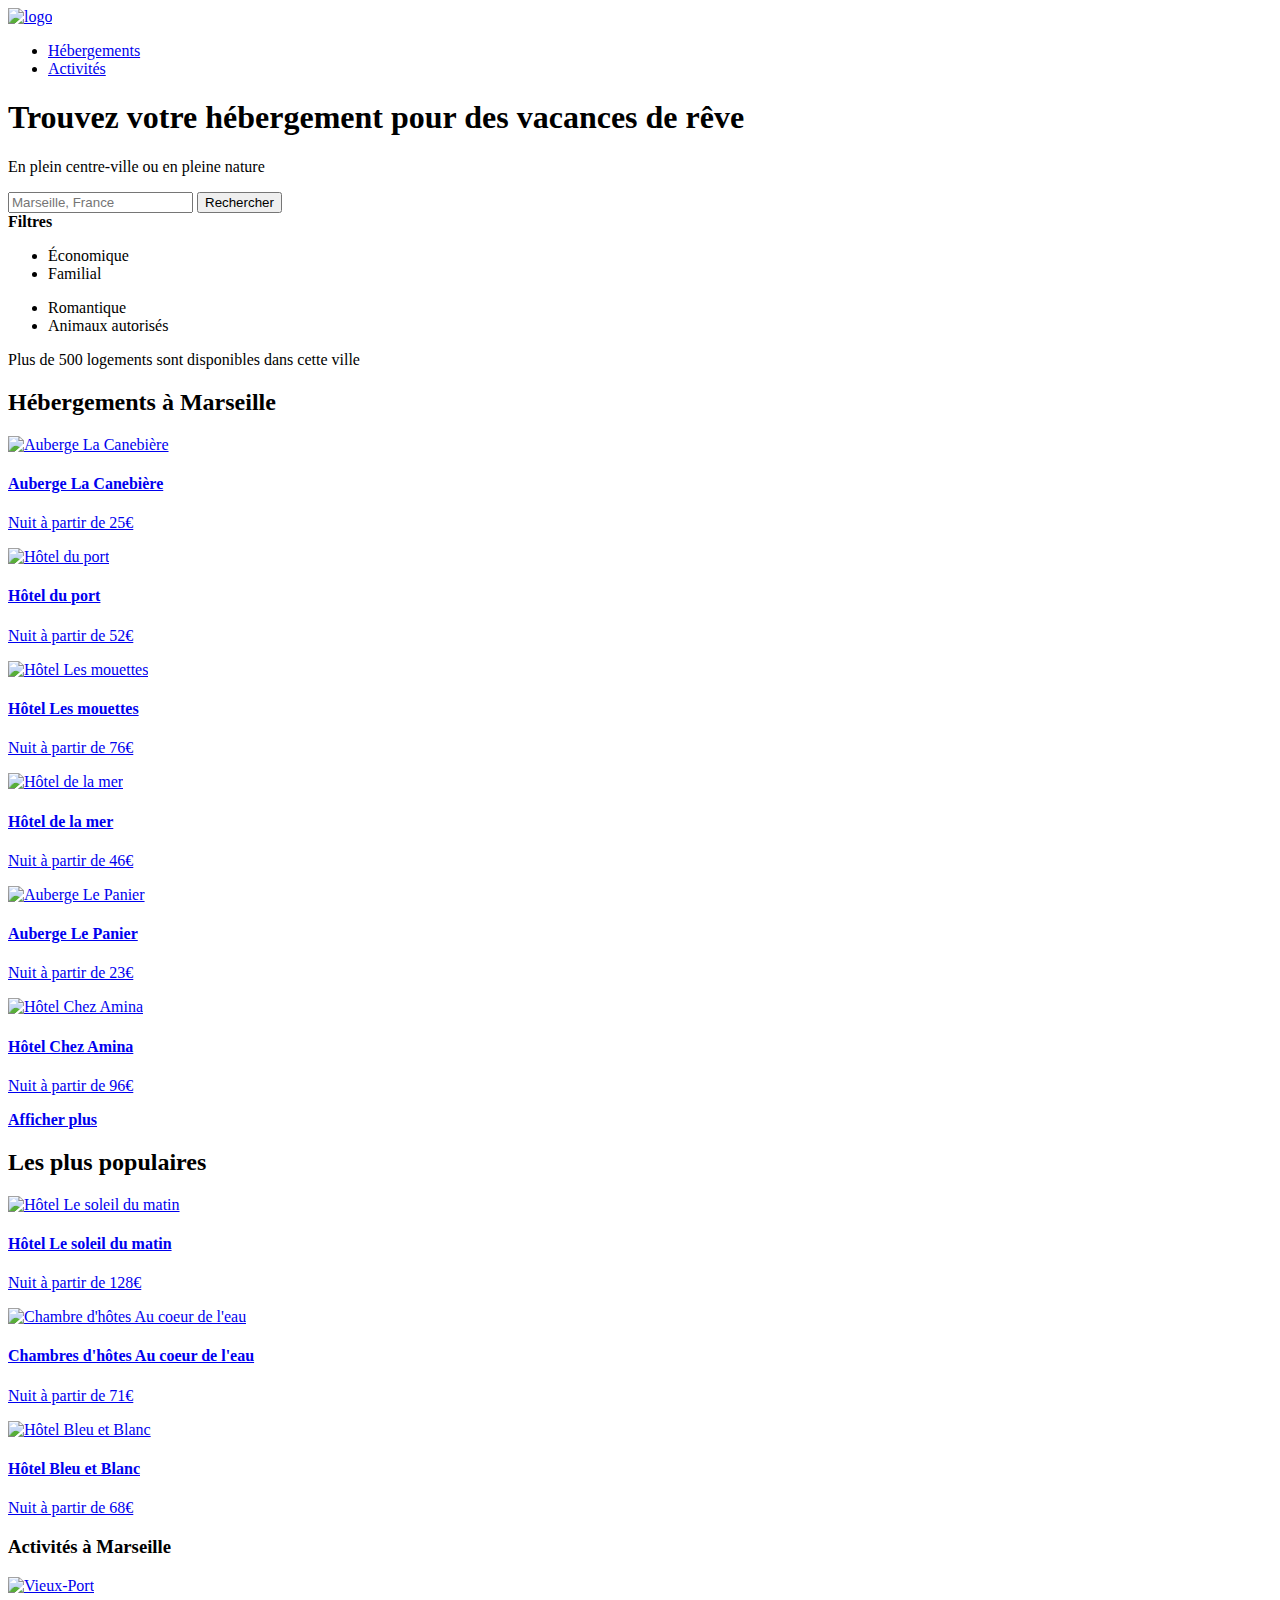
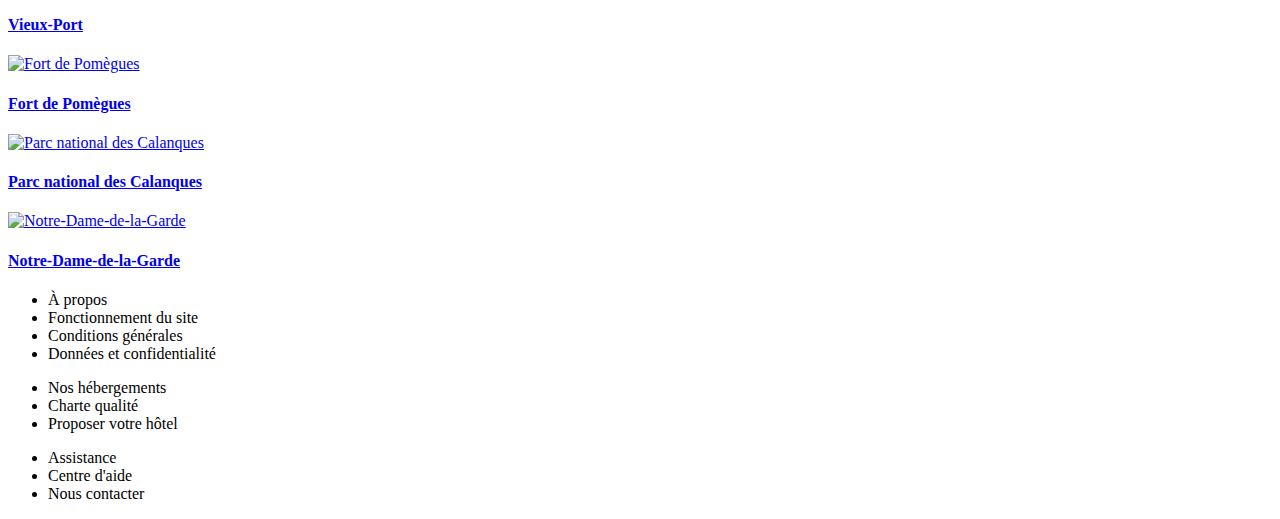
==== commit fb0f303f: "add css property text-overflow : ellipsis for overflow text in filter" ====
--- a/www/index.html
+++ b/www/index.html
@@ -5,13 +5,12 @@
     <meta http-equiv="X-UA-Compatible" content="IE=edge">
     <meta name="viewport" content="width=device-width, initial-scale=1.0">
     <script src="https://kit.fontawesome.com/cc75d89bda.js" crossorigin="anonymous"></script>
-    <link href="normalize.css" rel="stylesheet">
-    <link href="style.css" rel="stylesheet">
+    <link href="assets/css/style.css" rel="stylesheet">
     <title>Booki</title>
 </head>
 <body>
     <header class="header">
-        <a href="index.html"><img class="logo" src="images/logo/Booki.png" alt="logo"></a>
+        <a href="index.html"><img class="logo" src="assets/images/logo/Booki.png" alt="logo"></a>
         <nav>
             <ul class="nav-ul">
                 <li><a class="basic-link" href="#anchor-hospitality">Hébergements</a></li>
@@ -27,8 +26,10 @@
         <form class="search-container">
             <i class="fa-solid fa-location-dot custom-location-icon"></i>
             <input class="search-input" type="text" autocomplete="off" placeholder="Marseille, France">
-            <button class="search-submit desktop" type="submit">Rechercher</button>
-            <button class="search-submit mobile" type="submit"><i class="fa-solid fa-magnifying-glass"></i></button>
+            <button class="search-submit" type="submit">
+                <span class="desktop">Rechercher</span>
+                <span class="mobile"><i class="fa-solid fa-magnifying-glass"></i></span>
+            </button>
         </form>
         <div class="title-filter-container">
             <b>Filtres</b>
@@ -39,7 +40,7 @@
                 </ul>
                 <ul class="filter-container">
                     <li class="filter"><i class="fa-solid fa-heart"></i>Romantique</li>
-                    <li class="filter"><i class="fa-solid fa-dog"></i>Animaux autorisés</li>
+                    <li class="filter"><i class="fa-solid fa-dog"></i><span>Animaux autorisés</span></li>
                 </ul>
             </div>
         </div>
@@ -52,7 +53,7 @@
                     <h2>Hébergements à Marseille</h2>
                     <div class="card-direction">
                         <a class="card-vertical-container" href="#">
-                            <img src="images/hebergements/4_small/marcus-loke-unsplash.jpg" alt="Auberge La Canebière">
+                            <img src="assets/images/hebergements/4_small/marcus-loke-unsplash.jpg" alt="Auberge La Canebière">
                             <section class="title-price-card">
                                 <h4>Auberge La Canebière</h4>
                                 <p>Nuit à partir de 25€</p>
@@ -66,7 +67,7 @@
                             </div>
                         </a>
                         <a class="card-vertical-container" href="#">
-                            <img src="images/hebergements/4_small/fred-kleber-unsplash.jpg" alt="Hôtel du port">
+                            <img src="assets/images/hebergements/4_small/fred-kleber-unsplash.jpg" alt="Hôtel du port">
                             <section class="title-price-card">
                                 <h4>Hôtel du port</h4>
                                 <p>Nuit à partir de 52€</p>
@@ -80,7 +81,7 @@
                             </div>
                         </a>
                         <a class="card-vertical-container" href="#">
-                            <img src="images/hebergements/4_small/reisetopia-unsplash.jpg" alt="Hôtel Les mouettes">
+                            <img src="assets/images/hebergements/4_small/reisetopia-unsplash.jpg" alt="Hôtel Les mouettes">
                             <section class="title-price-card">
                                 <h4>Hôtel Les mouettes</h4>
                                 <p>Nuit à partir de 76€</p>
@@ -96,7 +97,7 @@
                     </div>
                     <div class="card-direction">
                         <a class="card-vertical-container" href="#">
-                            <img src="images/hebergements/4_small/annie-spratt-unsplash.jpg" alt="Hôtel de la mer">
+                            <img src="assets/images/hebergements/4_small/annie-spratt-unsplash.jpg" alt="Hôtel de la mer">
                             <section class="title-price-card">
                                 <h4>Hôtel de la mer</h4>
                                 <p>Nuit à partir de 46€</p>
@@ -110,7 +111,7 @@
                             </div>
                         </a>
                         <a class="card-vertical-container" href="#">
-                            <img src="images/hebergements/4_small/nicate-lee-unsplash.jpg" alt="Auberge Le Panier">
+                            <img src="assets/images/hebergements/4_small/nicate-lee-unsplash.jpg" alt="Auberge Le Panier">
                             <section class="title-price-card">
                                 <h4>Auberge Le Panier</h4>
                                 <p>Nuit à partir de 23€</p>
@@ -124,7 +125,7 @@
                             </div>
                         </a>
                         <a class="card-vertical-container" href="#">
-                            <img src="images/hebergements/4_small/febrian-zakaria-unsplash.jpg" alt="Hôtel Chez Amina">
+                            <img src="assets/images/hebergements/4_small/febrian-zakaria-unsplash.jpg" alt="Hôtel Chez Amina">
                             <section class="title-price-card">
                                 <h4>Hôtel Chez Amina</h4>
                                 <p>Nuit à partir de 96€</p>
@@ -149,7 +150,7 @@
                 </div>
                 <div class="all-card-container">
                     <a class="card-horizontal-container" href="#">
-                        <img src="images/hebergements/4_small/emile-guillemot-Bj-unsplash.jpg" alt="Hôtel Le soleil du matin">
+                        <img src="assets/images/hebergements/4_small/emile-guillemot-Bj-unsplash.jpg" alt="Hôtel Le soleil du matin">
                         <div class="title-price-star-container">
                             <section class="title-price-card">
                                 <h4>Hôtel Le soleil du matin</h4>
@@ -165,7 +166,7 @@
                         </div>
                     </a>
                     <a class="card-horizontal-container" href="#">
-                        <img src="images/hebergements/4_small/aw-creative-unsplash.jpg" alt="Chambre d'hôtes Au coeur de l'eau">
+                        <img src="assets/images/hebergements/4_small/aw-creative-unsplash.jpg" alt="Chambre d'hôtes Au coeur de l'eau">
                         <div class="title-price-star-container">
                             <section class="title-price-card">
                                 <h4>Chambres d'hôtes Au coeur de l'eau</h4>
@@ -181,7 +182,7 @@
                         </div>
                     </a>
                     <a class="card-horizontal-container" href="#">
-                        <img src="images/hebergements/4_small/febrian-zakari-2-unsplash.jpg" alt="Hôtel Bleu et Blanc">
+                        <img src="assets/images/hebergements/4_small/febrian-zakari-2-unsplash.jpg" alt="Hôtel Bleu et Blanc">
                         <div class="title-price-star-container">
                             <section class="title-price-card">
                                 <h4>Hôtel Bleu et Blanc</h4>
@@ -206,19 +207,19 @@
             <h3 id="anchor-activity">Activités à Marseille</h3>
             <div class="card-direction">
                 <a href="#" class="activity-card">
-                    <img class="img-activity" src="images/activites/3_medium/reno-laithienne-unsplash.jpg" alt="Vieux-Port">
+                    <img class="img-activity" src="assets/images/activites/3_medium/reno-laithienne-unsplash.jpg" alt="Vieux-Port">
                     <h4 class="subtitle-activities-card">Vieux-Port</h4>
                 </a>
                 <a href="#" class="activity-card">
-                    <img src="images/activites/3_medium/paul-hermann-unsplash.jpg" alt="Fort de Pomègues">
+                    <img src="assets/images/activites/3_medium/paul-hermann-unsplash.jpg" alt="Fort de Pomègues">
                     <h4 class="subtitle-activities-card">Fort de Pomègues</h4>
                 </a>
                 <a href="#" class="activity-card">
-                    <img src="images/activites/3_medium/kilyan-sockalingum-unsplash.jpg" alt="Parc national des Calanques">
+                    <img src="assets/images/activites/3_medium/kilyan-sockalingum-unsplash.jpg" alt="Parc national des Calanques">
                     <h4 class="subtitle-activities-card">Parc national des Calanques</h4>
                 </a>
                 <a href="#" class="activity-card">
-                    <img src="images/activites/3_medium/florian-wehde-unsplash.jpg" alt="Notre-Dame-de-la-Garde">
+                    <img src="assets/images/activites/3_medium/florian-wehde-unsplash.jpg" alt="Notre-Dame-de-la-Garde">
                     <h4 class="subtitle-activities-card">Notre-Dame-de-la-Garde</h4>
                 </a>
             </div>
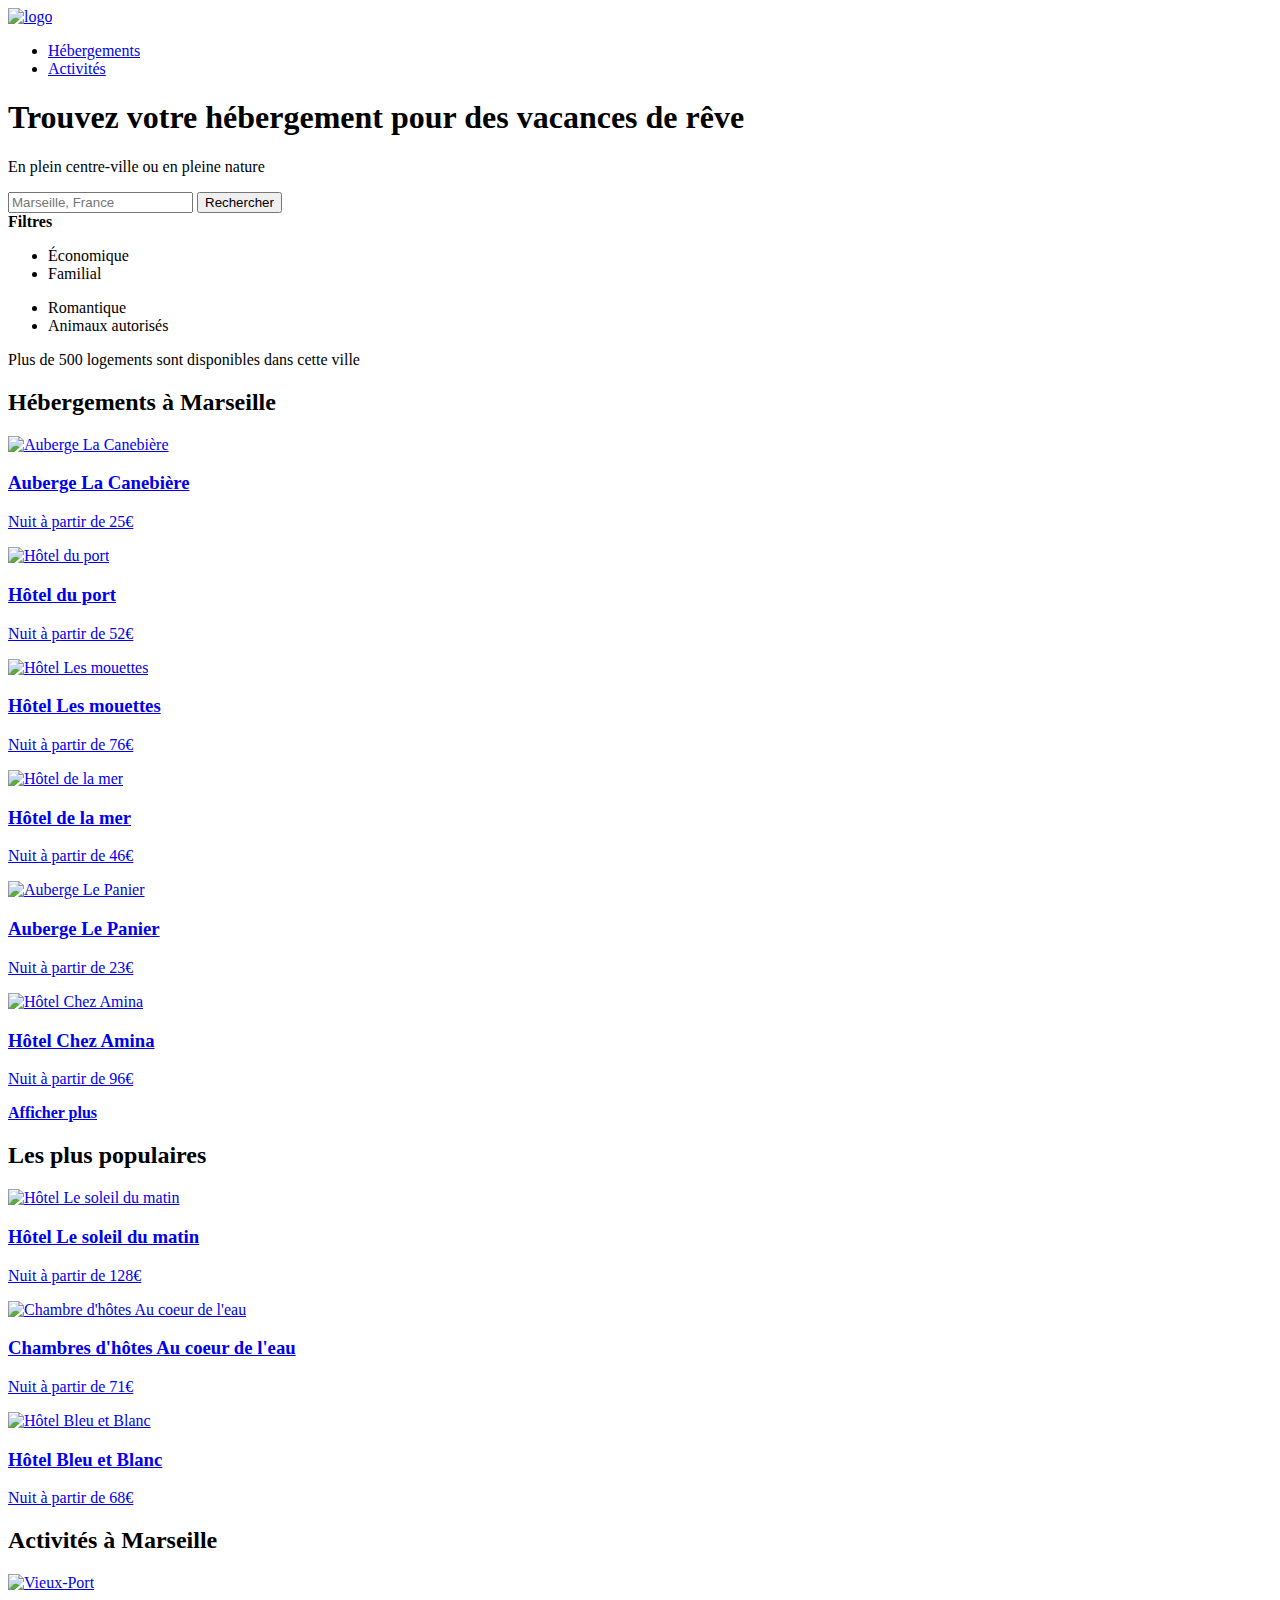
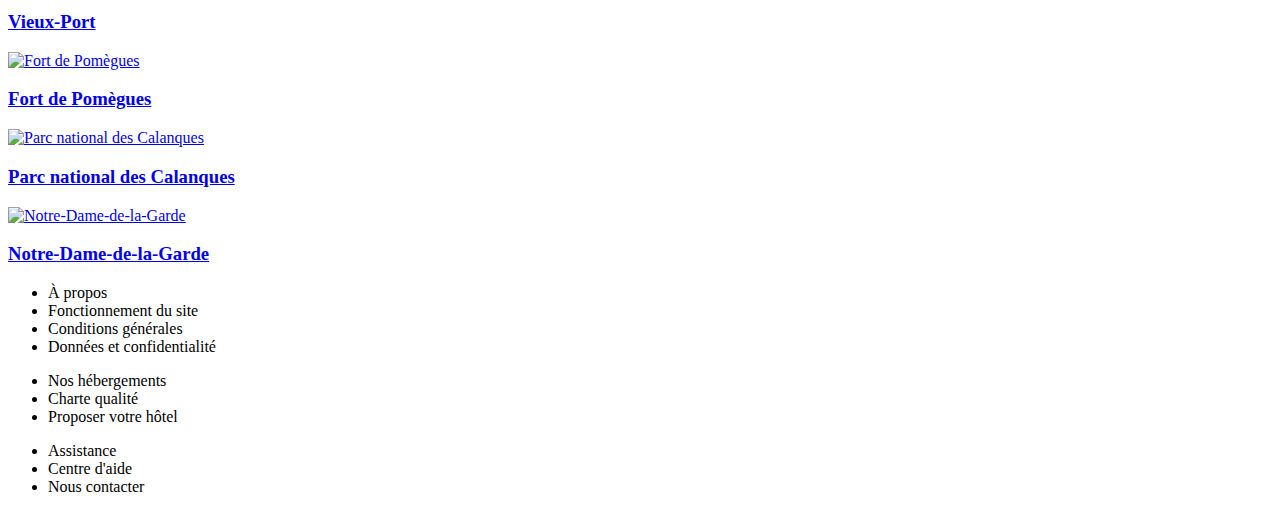
==== commit e3bc1d77: "responsive : align title and container, add better margin to article" ====
--- a/www/index.html
+++ b/www/index.html
@@ -55,7 +55,7 @@
                         <a class="card-vertical-container" href="#">
                             <img src="assets/images/hebergements/4_small/marcus-loke-unsplash.jpg" alt="Auberge La Canebière">
                             <section class="title-price-card">
-                                <h4>Auberge La Canebière</h4>
+                                <h3>Auberge La Canebière</h3>
                                 <p>Nuit à partir de 25€</p>
                             </section>
                             <div class="star-notation-container">
@@ -69,7 +69,7 @@
                         <a class="card-vertical-container" href="#">
                             <img src="assets/images/hebergements/4_small/fred-kleber-unsplash.jpg" alt="Hôtel du port">
                             <section class="title-price-card">
-                                <h4>Hôtel du port</h4>
+                                <h3>Hôtel du port</h3>
                                 <p>Nuit à partir de 52€</p>
                             </section>
                             <div class="star-notation-container">
@@ -83,7 +83,7 @@
                         <a class="card-vertical-container" href="#">
                             <img src="assets/images/hebergements/4_small/reisetopia-unsplash.jpg" alt="Hôtel Les mouettes">
                             <section class="title-price-card">
-                                <h4>Hôtel Les mouettes</h4>
+                                <h3>Hôtel Les mouettes</h3>
                                 <p>Nuit à partir de 76€</p>
                             </section>
                             <div class="star-notation-container">
@@ -99,7 +99,7 @@
                         <a class="card-vertical-container" href="#">
                             <img src="assets/images/hebergements/4_small/annie-spratt-unsplash.jpg" alt="Hôtel de la mer">
                             <section class="title-price-card">
-                                <h4>Hôtel de la mer</h4>
+                                <h3>Hôtel de la mer</h3>
                                 <p>Nuit à partir de 46€</p>
                             </section>
                             <div class="star-notation-container">
@@ -113,7 +113,7 @@
                         <a class="card-vertical-container" href="#">
                             <img src="assets/images/hebergements/4_small/nicate-lee-unsplash.jpg" alt="Auberge Le Panier">
                             <section class="title-price-card">
-                                <h4>Auberge Le Panier</h4>
+                                <h3>Auberge Le Panier</h3>
                                 <p>Nuit à partir de 23€</p>
                             </section>
                             <div class="star-notation-container">
@@ -127,7 +127,7 @@
                         <a class="card-vertical-container" href="#">
                             <img src="assets/images/hebergements/4_small/febrian-zakaria-unsplash.jpg" alt="Hôtel Chez Amina">
                             <section class="title-price-card">
-                                <h4>Hôtel Chez Amina</h4>
+                                <h3>Hôtel Chez Amina</h3>
                                 <p>Nuit à partir de 96€</p>
                             </section>
                             <div class="star-notation-container">
@@ -153,7 +153,7 @@
                         <img src="assets/images/hebergements/4_small/emile-guillemot-Bj-unsplash.jpg" alt="Hôtel Le soleil du matin">
                         <div class="title-price-star-container">
                             <section class="title-price-card">
-                                <h4>Hôtel Le soleil du matin</h4>
+                                <h3>Hôtel Le soleil du matin</h3>
                                 <p>Nuit à partir de 128€</p>
                             </section>
                             <div class="star-notation-container">
@@ -169,7 +169,7 @@
                         <img src="assets/images/hebergements/4_small/aw-creative-unsplash.jpg" alt="Chambre d'hôtes Au coeur de l'eau">
                         <div class="title-price-star-container">
                             <section class="title-price-card">
-                                <h4>Chambres d'hôtes Au coeur de l'eau</h4>
+                                <h3>Chambres d'hôtes Au coeur de l'eau</h3>
                                 <p>Nuit à partir de 71€</p>
                             </section>
                             <div class="star-notation-container">
@@ -185,7 +185,7 @@
                         <img src="assets/images/hebergements/4_small/febrian-zakari-2-unsplash.jpg" alt="Hôtel Bleu et Blanc">
                         <div class="title-price-star-container">
                             <section class="title-price-card">
-                                <h4>Hôtel Bleu et Blanc</h4>
+                                <h3>Hôtel Bleu et Blanc</h3>
                                 <p>Nuit à partir de 68€</p>
                             </section>
                             <div class="star-notation-container">
@@ -204,23 +204,23 @@
         <!--Activities cards-->
         <article>
             <!--Id to anchor with the nav menu-->
-            <h3 id="anchor-activity">Activités à Marseille</h3>
+            <h2 id="anchor-activity">Activités à Marseille</h2>
             <div class="card-direction">
                 <a href="#" class="activity-card">
-                    <img class="img-activity" src="assets/images/activites/3_medium/reno-laithienne-unsplash.jpg" alt="Vieux-Port">
-                    <h4 class="subtitle-activities-card">Vieux-Port</h4>
+                    <img src="assets/images/activites/3_medium/reno-laithienne-unsplash.jpg" alt="Vieux-Port">
+                    <h3 class="subtitle-activities-card">Vieux-Port</h3>
                 </a>
                 <a href="#" class="activity-card">
                     <img src="assets/images/activites/3_medium/paul-hermann-unsplash.jpg" alt="Fort de Pomègues">
-                    <h4 class="subtitle-activities-card">Fort de Pomègues</h4>
+                    <h3 class="subtitle-activities-card">Fort de Pomègues</h3>
                 </a>
                 <a href="#" class="activity-card">
                     <img src="assets/images/activites/3_medium/kilyan-sockalingum-unsplash.jpg" alt="Parc national des Calanques">
-                    <h4 class="subtitle-activities-card">Parc national des Calanques</h4>
+                    <h3 class="subtitle-activities-card">Parc national des Calanques</h3>
                 </a>
                 <a href="#" class="activity-card">
                     <img src="assets/images/activites/3_medium/florian-wehde-unsplash.jpg" alt="Notre-Dame-de-la-Garde">
-                    <h4 class="subtitle-activities-card">Notre-Dame-de-la-Garde</h4>
+                    <h3 class="subtitle-activities-card">Notre-Dame-de-la-Garde</h3>
                 </a>
             </div>
         </article>
